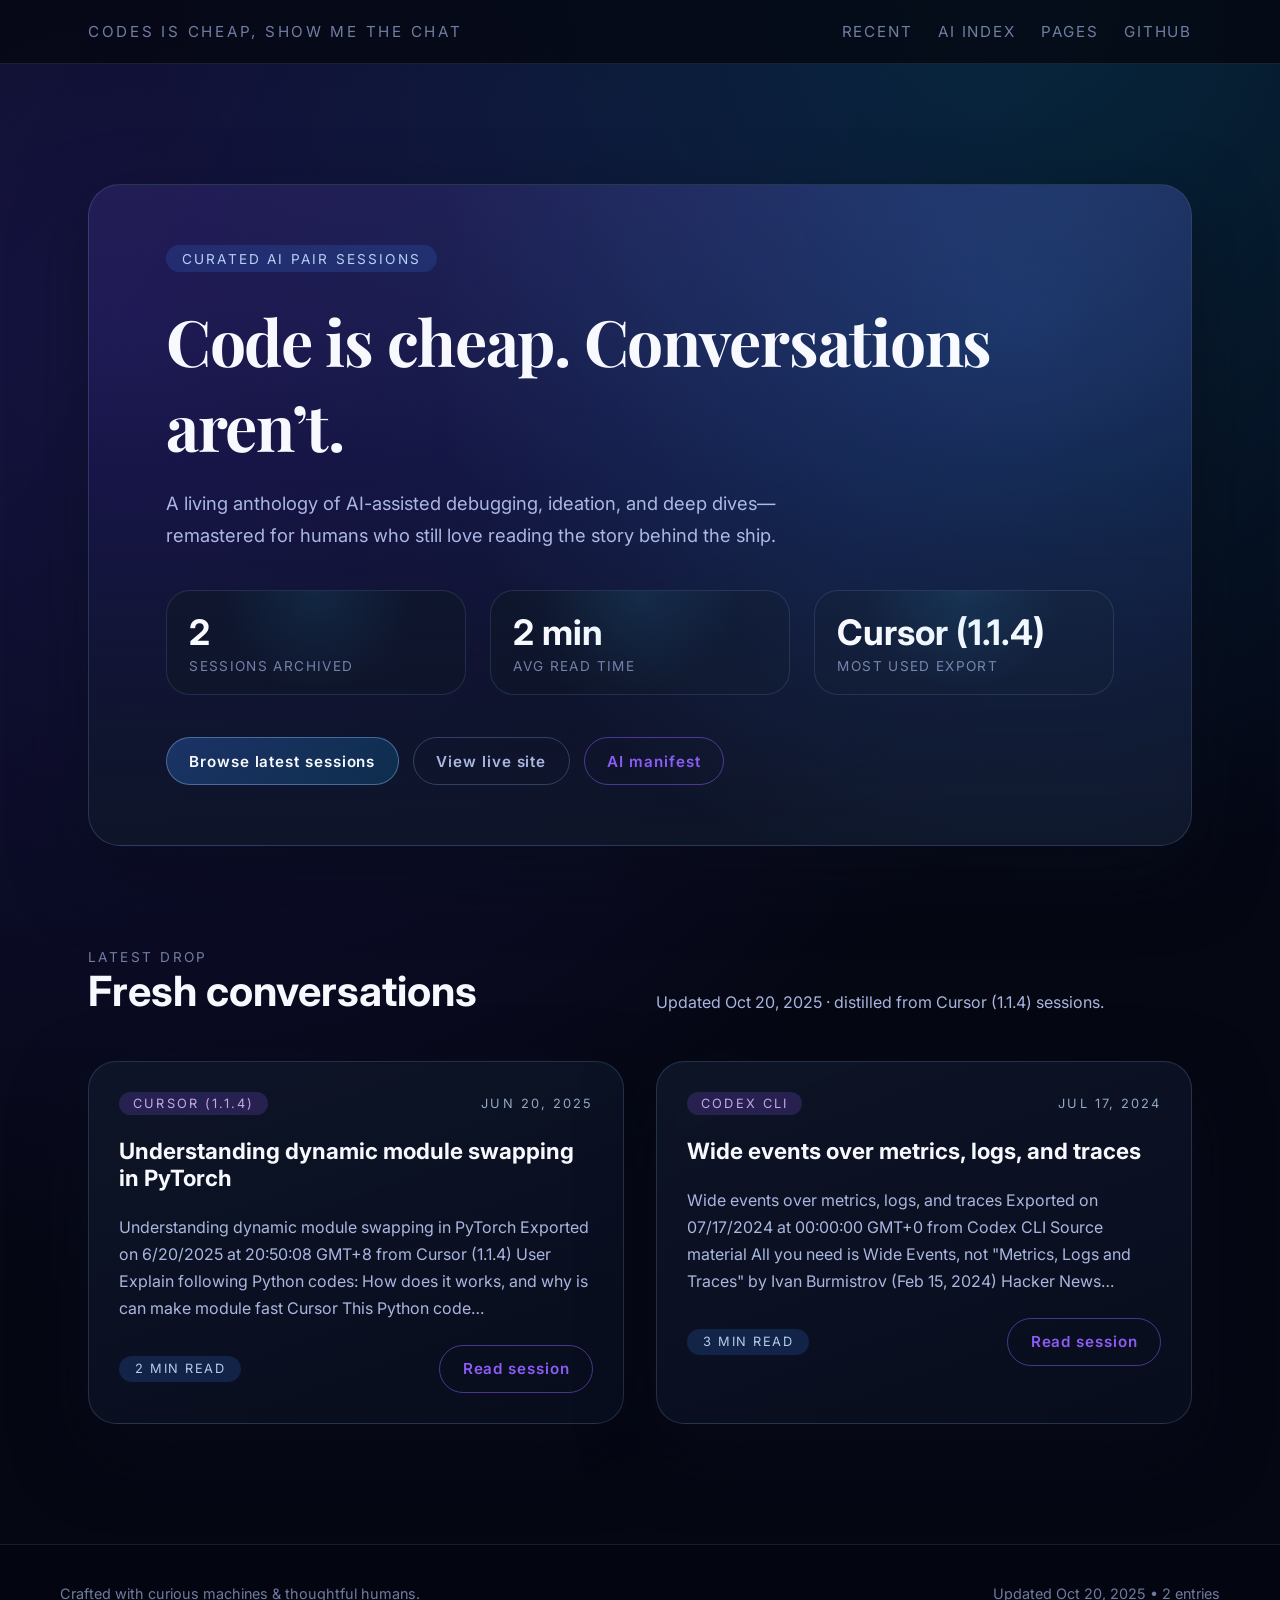
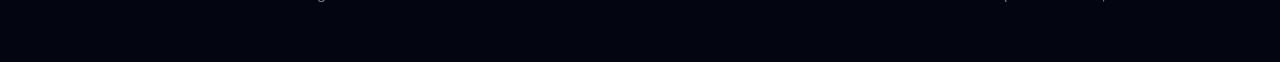
==== index.html @ 24cc6cc0 "Deploy from shonenada/codeischeapshowmethechat@22e3e5ac1404b0e42322653afdf6722785dea2ff" ====
<!DOCTYPE html>
<html lang="en">
<head>
<title>Codes is cheap, show me the chat</title>
<meta name="description" content="Explore AI-assisted coding dialogues distilled into polished, human-friendly write-ups." />
<meta charset="utf-8" />
<meta name="viewport" content="width=device-width,initial-scale=1" />
<link rel="stylesheet" href="./assets/styles.css" />
<link rel="preconnect" href="https://fonts.googleapis.com" />
<link rel="preconnect" href="https://fonts.gstatic.com" crossorigin />
<link rel="stylesheet" href="https://fonts.googleapis.com/css2?family=Inter:wght@400;500;600;700&family=JetBrains+Mono:wght@400;600&family=Playfair+Display:wght@600&display=swap" />
<script defer src="./assets/main.js"></script>
<script async src="https://www.googletagmanager.com/gtag/js?id=G-T26MRBE407"></script>
<script>
  window.dataLayer = window.dataLayer || [];
  function gtag() { dataLayer.push(arguments); }
  gtag('js', new Date());
  gtag('config', 'G-T26MRBE407');
</script>
<script type="application/ld+json">
{"@context": "https://schema.org", "@type": "CollectionPage", "name": "Codes is cheap, show me the chat", "description": "Explore AI-assisted coding dialogues distilled into polished, human-friendly write-ups.", "about": ["Understanding dynamic module swapping in PyTorch", "Wide events over metrics, logs, and traces"], "hasPart": [{"@type": "Article", "headline": "Understanding dynamic module swapping in PyTorch", "url": "posts/understanding-dynamic-module-swapping-in-pytorch.html", "datePublished": "2025-06-20T12:50:08+00:00"}, {"@type": "Article", "headline": "Wide events over metrics, logs, and traces", "url": "posts/wide-events-over-metrics-logs-and-traces.html", "datePublished": "2024-07-17T00:00:00+00:00"}]}
</script>
</head>
<body>
<div class="site-shell">
<header class="site-header">
  <div class="inner">
    <div class="site-title">Codes is cheap, show me the chat</div>
    <nav class="nav-links">
      <a href="#recent">Recent</a>
      <a href="ai-index.json">AI Index</a>
      <a href="https://codeischeapshowmethe.chat" rel="noopener">Pages</a>
      <a href="https://github.com/shonenada" rel="noopener">GitHub</a>
    </nav>
  </div>
</header>
<main>
  <section class="hero">
    <div class="hero-inner">
      <span class="hero-kicker">Curated AI pair sessions</span>
      <h1>Code is cheap. Conversations aren’t.</h1>
      <p class="hero-subtitle">A living anthology of AI-assisted debugging, ideation, and deep dives—remastered for humans who still love reading the story behind the ship.</p>
      <div class="hero-grid">
        <div class="stat-card">
          <span class="stat-value">2</span>
          <span class="stat-label">Sessions archived</span>
        </div>
        <div class="stat-card">
          <span class="stat-value">2 min</span>
          <span class="stat-label">Avg read time</span>
        </div>
        <div class="stat-card">
          <span class="stat-value">Cursor (1.1.4)</span>
          <span class="stat-label">Most used export</span>
        </div>
      </div>
      <div class="hero-cta">
        <a class="button" href="#recent">Browse latest sessions</a>
        <a class="button secondary" href="https://codeischeapshowmethe.chat" rel="noopener">View live site</a>
        <a class="button ghost" href="ai-index.json" rel="nofollow">AI manifest</a>
      </div>
    </div>
  </section>
  <section class="latest" id="recent">
    <div class="section-heading">
      <div>
        <span class="eyebrow">Latest drop</span>
        <h2>Fresh conversations</h2>
      </div>
      <p>Updated Oct 20, 2025 · distilled from Cursor (1.1.4) sessions.</p>
    </div>
    <div class="feed-grid">
<article class="post-card">
  <div class="post-card__meta"><span class="post-card__badge">Cursor (1.1.4)</span><span class="post-card__date">Jun 20, 2025</span></div>
  <h2 class="post-card__title"><a href="https://codeischeapshowmethe.chat/posts/understanding-dynamic-module-swapping-in-pytorch.html">Understanding dynamic module swapping in PyTorch</a></h2>
  <p class="post-card__excerpt">Understanding dynamic module swapping in PyTorch Exported on 6/20/2025 at 20:50:08 GMT+8 from Cursor (1.1.4) User Explain following Python codes: How does it works, and why is can make module fast Cursor This Python code…</p>
  <div class="post-card__footer">
    <span class="chip" data-word-count="367"></span>
    <a class="button ghost" href="https://codeischeapshowmethe.chat/posts/understanding-dynamic-module-swapping-in-pytorch.html">Read session</a>
  </div>
</article>
<article class="post-card">
  <div class="post-card__meta"><span class="post-card__badge">Codex CLI</span><span class="post-card__date">Jul 17, 2024</span></div>
  <h2 class="post-card__title"><a href="https://codeischeapshowmethe.chat/posts/wide-events-over-metrics-logs-and-traces.html">Wide events over metrics, logs, and traces</a></h2>
  <p class="post-card__excerpt">Wide events over metrics, logs, and traces Exported on 07/17/2024 at 00:00:00 GMT+0 from Codex CLI Source material All you need is Wide Events, not &quot;Metrics, Logs and Traces&quot; by Ivan Burmistrov (Feb 15, 2024) Hacker News…</p>
  <div class="post-card__footer">
    <span class="chip" data-word-count="542"></span>
    <a class="button ghost" href="https://codeischeapshowmethe.chat/posts/wide-events-over-metrics-logs-and-traces.html">Read session</a>
  </div>
</article>
    </div>
  </section>
</main>
<footer class="site-footer">
  <div class="inner">
    <span>Crafted with curious machines &amp; thoughtful humans.</span>
    <span>Updated Oct 20, 2025 • 2 entries</span>
  </div>
</footer>
</div>
</body>
</html>
---- assets/styles.css ----
:root {
  color-scheme: dark;
  --bg-primary: #050713;
  --bg-secondary: #0c1024;
  --bg-hero: linear-gradient(180deg, rgba(132, 94, 247, 0.14) 0%, rgba(79, 70, 229, 0.08) 45%, rgba(15, 23, 42, 0.9) 100%);
  --bg-card: linear-gradient(160deg, rgba(15, 23, 42, 0.85) 0%, rgba(9, 14, 30, 0.92) 100%);
  --bg-card-hover: linear-gradient(150deg, rgba(37, 99, 235, 0.35) 0%, rgba(12, 74, 110, 0.4) 65%, rgba(15, 23, 42, 0.95) 100%);
  --bg-post: rgba(7, 10, 24, 0.88);
  --text-primary: #f7f9ff;
  --text-secondary: rgba(196, 210, 255, 0.86);
  --text-muted: rgba(158, 174, 219, 0.7);
  --accent: #8b5cf6;
  --accent-strong: #38bdf8;
  --border-faint: rgba(148, 163, 184, 0.15);
  --shadow-soft: 0 28px 70px rgba(9, 12, 28, 0.55);
  --font-sans: "Inter", "Segoe UI", system-ui, -apple-system, sans-serif;
  --font-display: "Playfair Display", "Times New Roman", serif;
  --font-mono: "JetBrains Mono", "Fira Code", ui-monospace, SFMono-Regular, Menlo, monospace;
}

* {
  box-sizing: border-box;
}

html, body {
  margin: 0;
  padding: 0;
}

body {
  font-family: var(--font-sans);
  background: radial-gradient(circle at 10% 20%, rgba(67, 56, 202, 0.25), transparent 55%),
    radial-gradient(circle at 80% 0%, rgba(14, 165, 233, 0.2), transparent 45%),
    var(--bg-primary);
  color: var(--text-secondary);
  min-height: 100vh;
  -webkit-font-smoothing: antialiased;
  position: relative;
  overflow-x: hidden;
}

body::before {
  content: "";
  position: fixed;
  inset: 0;
  pointer-events: none;
  background:
    linear-gradient(120deg, rgba(255, 255, 255, 0.08) 0%, transparent 22%, transparent 78%, rgba(148, 197, 255, 0.06) 100%),
    url('data:image/svg+xml,%3Csvg width="160" height="160" viewBox="0 0 160 160" fill="none" xmlns="http://www.w3.org/2000/svg"%3E%3Cpath d="M0 159.5L159.5 0.5" stroke="rgba(148, 163, 184, 0.06)"/%3E%3C/svg%3E') repeat;
  mix-blend-mode: soft-light;
  opacity: 0.7;
  z-index: 0;
}

a {
  color: inherit;
  text-decoration: none;
}

a:hover {
  color: var(--accent-strong);
}

.site-shell {
  position: relative;
  z-index: 1;
  display: flex;
  flex-direction: column;
  min-height: 100vh;
}

.site-header {
  position: sticky;
  top: 0;
  z-index: 20;
  backdrop-filter: blur(28px);
  background: rgba(4, 7, 16, 0.78);
  border-bottom: 1px solid var(--border-faint);
}

.site-header .inner {
  max-width: 1160px;
  margin: 0 auto;
  padding: 22px 28px;
  display: flex;
  align-items: center;
  justify-content: space-between;
}

.site-title {
  font-size: 0.95rem;
  letter-spacing: 0.18em;
  text-transform: uppercase;
  color: var(--text-muted);
}

.nav-links {
  display: inline-flex;
  gap: 1.6rem;
  align-items: center;
  font-size: 0.95rem;
  text-transform: uppercase;
  letter-spacing: 0.12em;
}

.nav-links a {
  color: var(--text-muted);
  transition: color 0.2s ease, transform 0.2s ease;
}

.nav-links a:hover {
  color: var(--text-primary);
  transform: translateY(-1px);
}

main {
  flex: 1;
}

.hero {
  max-width: 1160px;
  margin: 0 auto;
  padding: 120px 28px 80px;
}

.hero-inner {
  background: var(--bg-hero);
  border: 1px solid rgba(148, 197, 255, 0.18);
  border-radius: 32px;
  padding: 60px clamp(24px, 6vw, 80px);
  position: relative;
  overflow: hidden;
  box-shadow: var(--shadow-soft);
}

.hero-inner::after {
  content: "";
  position: absolute;
  inset: 0;
  background: radial-gradient(circle at 85% 20%, rgba(59, 130, 246, 0.35), transparent 55%);
  mix-blend-mode: screen;
  opacity: 0.6;
  pointer-events: none;
}

.hero-kicker {
  display: inline-flex;
  align-items: center;
  gap: 0.6rem;
  padding: 0.35rem 1rem;
  border-radius: 999px;
  background: rgba(59, 130, 246, 0.18);
  color: rgba(191, 219, 254, 0.95);
  font-size: 0.85rem;
  letter-spacing: 0.16em;
  text-transform: uppercase;
}

.hero h1 {
  font-family: var(--font-display);
  font-size: clamp(3rem, 5vw, 4.2rem);
  color: var(--text-primary);
  letter-spacing: -0.02em;
  margin: 1.6rem 0 1.2rem;
}

.hero-subtitle {
  font-size: 1.15rem;
  line-height: 1.75;
  max-width: 640px;
  color: var(--text-secondary);
  margin: 0 0 2.4rem;
}

.hero-grid {
  display: grid;
  grid-template-columns: repeat(auto-fit, minmax(180px, 1fr));
  gap: 1.5rem;
  margin-bottom: 2.6rem;
}

.stat-card {
  padding: 1.25rem 1.4rem;
  border-radius: 24px;
  background: rgba(15, 23, 42, 0.7);
  border: 1px solid rgba(148, 197, 255, 0.14);
  position: relative;
  overflow: hidden;
}

.stat-card::after {
  content: "";
  position: absolute;
  inset: 0;
  background: radial-gradient(circle at top, rgba(56, 189, 248, 0.3), transparent 55%);
  opacity: 0.35;
  pointer-events: none;
}

.stat-value {
  display: block;
  font-size: 2.2rem;
  font-weight: 700;
  color: var(--text-primary);
}

.stat-label {
  display: block;
  font-size: 0.85rem;
  letter-spacing: 0.1em;
  text-transform: uppercase;
  color: var(--text-muted);
  margin-top: 0.35rem;
}

.hero-cta {
  display: flex;
  flex-wrap: wrap;
  gap: 0.9rem;
}

.button {
  display: inline-flex;
  align-items: center;
  justify-content: center;
  gap: 0.6rem;
  padding: 0.85rem 1.4rem;
  border-radius: 999px;
  border: 1px solid rgba(148, 197, 255, 0.4);
  font-weight: 600;
  font-size: 0.95rem;
  letter-spacing: 0.06em;
  color: var(--text-primary);
  background: linear-gradient(135deg, rgba(59, 130, 246, 0.28), rgba(14, 165, 233, 0.18));
  transition: transform 0.2s ease, box-shadow 0.2s ease, border 0.2s ease;
}

.button.secondary {
  background: transparent;
  border-color: rgba(148, 197, 255, 0.25);
  color: var(--text-secondary);
}

.button.ghost {
  background: transparent;
  border-color: rgba(139, 92, 246, 0.5);
  color: var(--accent);
}

.button:hover {
  transform: translateY(-2px);
  box-shadow: 0 18px 45px rgba(56, 189, 248, 0.35);
}

.latest {
  max-width: 1160px;
  margin: 0 auto;
  padding: 20px 28px 120px;
}

.section-heading {
  display: grid;
  grid-template-columns: repeat(auto-fit, minmax(240px, 1fr));
  gap: 2rem;
  align-items: end;
  margin-bottom: 2.8rem;
}

.section-heading .eyebrow {
  text-transform: uppercase;
  letter-spacing: 0.18em;
  color: var(--text-muted);
  font-size: 0.85rem;
}

.section-heading h2 {
  font-size: clamp(2.1rem, 4vw, 2.6rem);
  color: var(--text-primary);
  margin: 0;
}

.section-heading p {
  margin: 0;
  line-height: 1.7;
  color: var(--text-secondary);
}

.feed-grid {
  display: grid;
  grid-template-columns: repeat(auto-fit, minmax(280px, 1fr));
  gap: 32px;
}

.post-card {
  position: relative;
  padding: 30px;
  border-radius: 28px;
  background: var(--bg-card);
  border: 1px solid rgba(148, 197, 255, 0.18);
  box-shadow: var(--shadow-soft);
  transition: transform 0.25s ease, border-color 0.25s ease, background 0.25s ease;
  display: flex;
  flex-direction: column;
  gap: 1.4rem;
}

.post-card::before {
  content: "";
  position: absolute;
  inset: 0;
  border-radius: inherit;
  background: linear-gradient(160deg, rgba(56, 189, 248, 0.35), rgba(139, 92, 246, 0.2));
  filter: blur(40px);
  opacity: 0;
  transition: opacity 0.35s ease;
  pointer-events: none;
}

.post-card:hover {
  transform: translateY(-8px);
  border-color: rgba(139, 92, 246, 0.55);
  background: var(--bg-card-hover);
}

.post-card:hover::before {
  opacity: 0.6;
}

.post-card__meta {
  display: flex;
  justify-content: space-between;
  align-items: center;
  font-size: 0.8rem;
  letter-spacing: 0.16em;
  text-transform: uppercase;
  color: var(--text-muted);
}

.post-card__badge {
  padding: 0.25rem 0.9rem;
  border-radius: 999px;
  background: rgba(139, 92, 246, 0.2);
  color: rgba(216, 180, 254, 0.9);
}

.post-card__date {
  color: rgba(191, 219, 254, 0.75);
}

.post-card__title {
  font-size: 1.4rem;
  margin: 0;
  color: var(--text-primary);
}

.post-card__title a {
  color: inherit;
}

.post-card__excerpt {
  margin: 0;
  line-height: 1.7;
  color: var(--text-secondary);
}

.post-card__footer {
  display: flex;
  justify-content: space-between;
  align-items: center;
  gap: 1rem;
}

.chip {
  display: inline-flex;
  align-items: center;
  justify-content: center;
  padding: 0.35rem 1rem;
  border-radius: 999px;
  background: rgba(59, 130, 246, 0.18);
  color: rgba(191, 219, 254, 0.92);
  font-size: 0.8rem;
  letter-spacing: 0.12em;
  text-transform: uppercase;
}

.site-footer {
  padding: 40px 28px 60px;
  border-top: 1px solid var(--border-faint);
  background: rgba(4, 7, 18, 0.85);
}

.site-footer .inner {
  max-width: 1160px;
  margin: 0 auto;
  display: flex;
  justify-content: space-between;
  flex-wrap: wrap;
  gap: 1.2rem;
  color: var(--text-muted);
  font-size: 0.9rem;
}

.post-page main {
  max-width: 940px;
  margin: 0 auto;
  padding: 140px 28px 160px;
}

.post-page article {
  background: var(--bg-post);
  border: 1px solid rgba(148, 197, 255, 0.18);
  border-radius: 32px;
  padding: clamp(36px, 4vw, 64px);
  box-shadow: var(--shadow-soft);
}

.post-page h1 {
  font-family: var(--font-display);
  font-size: clamp(2.6rem, 4vw, 3.4rem);
  margin-bottom: 1rem;
  color: var(--text-primary);
}

.post-page .meta {
  display: flex;
  flex-wrap: wrap;
  gap: 0.8rem;
  margin-bottom: 2.5rem;
}

.post-badge {
  display: inline-flex;
  align-items: center;
  gap: 0.4rem;
  padding: 0.45rem 1.1rem;
  border-radius: 999px;
  background: rgba(139, 92, 246, 0.32);
  color: rgba(233, 213, 255, 0.92);
  font-size: 0.82rem;
  letter-spacing: 0.18em;
  text-transform: uppercase;
}

.meta-chip {
  display: inline-flex;
  align-items: center;
  gap: 0.4rem;
  padding: 0.4rem 1rem;
  border-radius: 999px;
  background: rgba(79, 70, 229, 0.24);
  color: rgba(196, 210, 255, 0.9);
  font-size: 0.8rem;
  letter-spacing: 0.12em;
  text-transform: uppercase;
}

.post-body h2,
.post-body h3,
.post-body h4 {
  color: var(--text-primary);
  margin: 2.8rem 0 1.4rem;
  font-weight: 600;
}

.post-body p {
  line-height: 1.85;
  font-size: 1.05rem;
  color: var(--text-secondary);
  margin: 1.2rem 0;
}

.post-body strong {
  color: var(--text-primary);
}

.post-body em {
  color: var(--text-muted);
}

.post-body ul,
.post-body ol {
  margin: 1.8rem 0;
  padding-left: 1.6rem;
  color: var(--text-secondary);
}

.post-body li {
  margin-bottom: 0.6rem;
  line-height: 1.7;
}

.post-body pre {
  background: radial-gradient(circle at 0% 0%, rgba(56, 189, 248, 0.18), rgba(12, 20, 36, 0.95));
  border-radius: 22px;
  padding: 28px;
  overflow: auto;
  font-family: var(--font-mono);
  font-size: 0.95rem;
  line-height: 1.6;
  border: 1px solid rgba(56, 189, 248, 0.28);
  box-shadow: inset 0 0 0 1px rgba(8, 47, 73, 0.35);
}

.post-body code {
  background: rgba(15, 23, 42, 0.8);
  border-radius: 8px;
  padding: 0.15rem 0.4rem;
  font-family: var(--font-mono);
  color: rgba(125, 211, 252, 0.95);
}

.post-body blockquote {
  margin: 2.2rem 0;
  padding: 1.6rem 2rem;
  border-left: 3px solid rgba(56, 189, 248, 0.45);
  background: rgba(15, 23, 42, 0.6);
  border-radius: 18px;
  color: rgba(219, 234, 254, 0.9);
  font-style: italic;
}

.post-body hr {
  border: none;
  height: 1px;
  background: rgba(148, 197, 255, 0.18);
  margin: 3rem 0;
}

@media (max-width: 900px) {
  .hero-inner {
    padding: 48px 28px;
  }

  .hero-grid {
    grid-template-columns: repeat(auto-fit, minmax(160px, 1fr));
  }
}

@media (max-width: 700px) {
  .site-header .inner {
    flex-direction: column;
    align-items: flex-start;
    gap: 0.9rem;
  }

  .nav-links {
    gap: 1rem;
    font-size: 0.8rem;
  }

  .hero {
    padding-top: 100px;
  }

  .section-heading {
    grid-template-columns: 1fr;
  }

  .post-page article {
    padding: 28px;
  }

  .hero-cta {
    width: 100%;
  }

  .button {
    width: 100%;
    text-align: center;
  }
}

@media (max-width: 540px) {
  .feed-grid {
    grid-template-columns: 1fr;
  }

  .site-footer .inner {
    flex-direction: column;
    align-items: flex-start;
  }
}
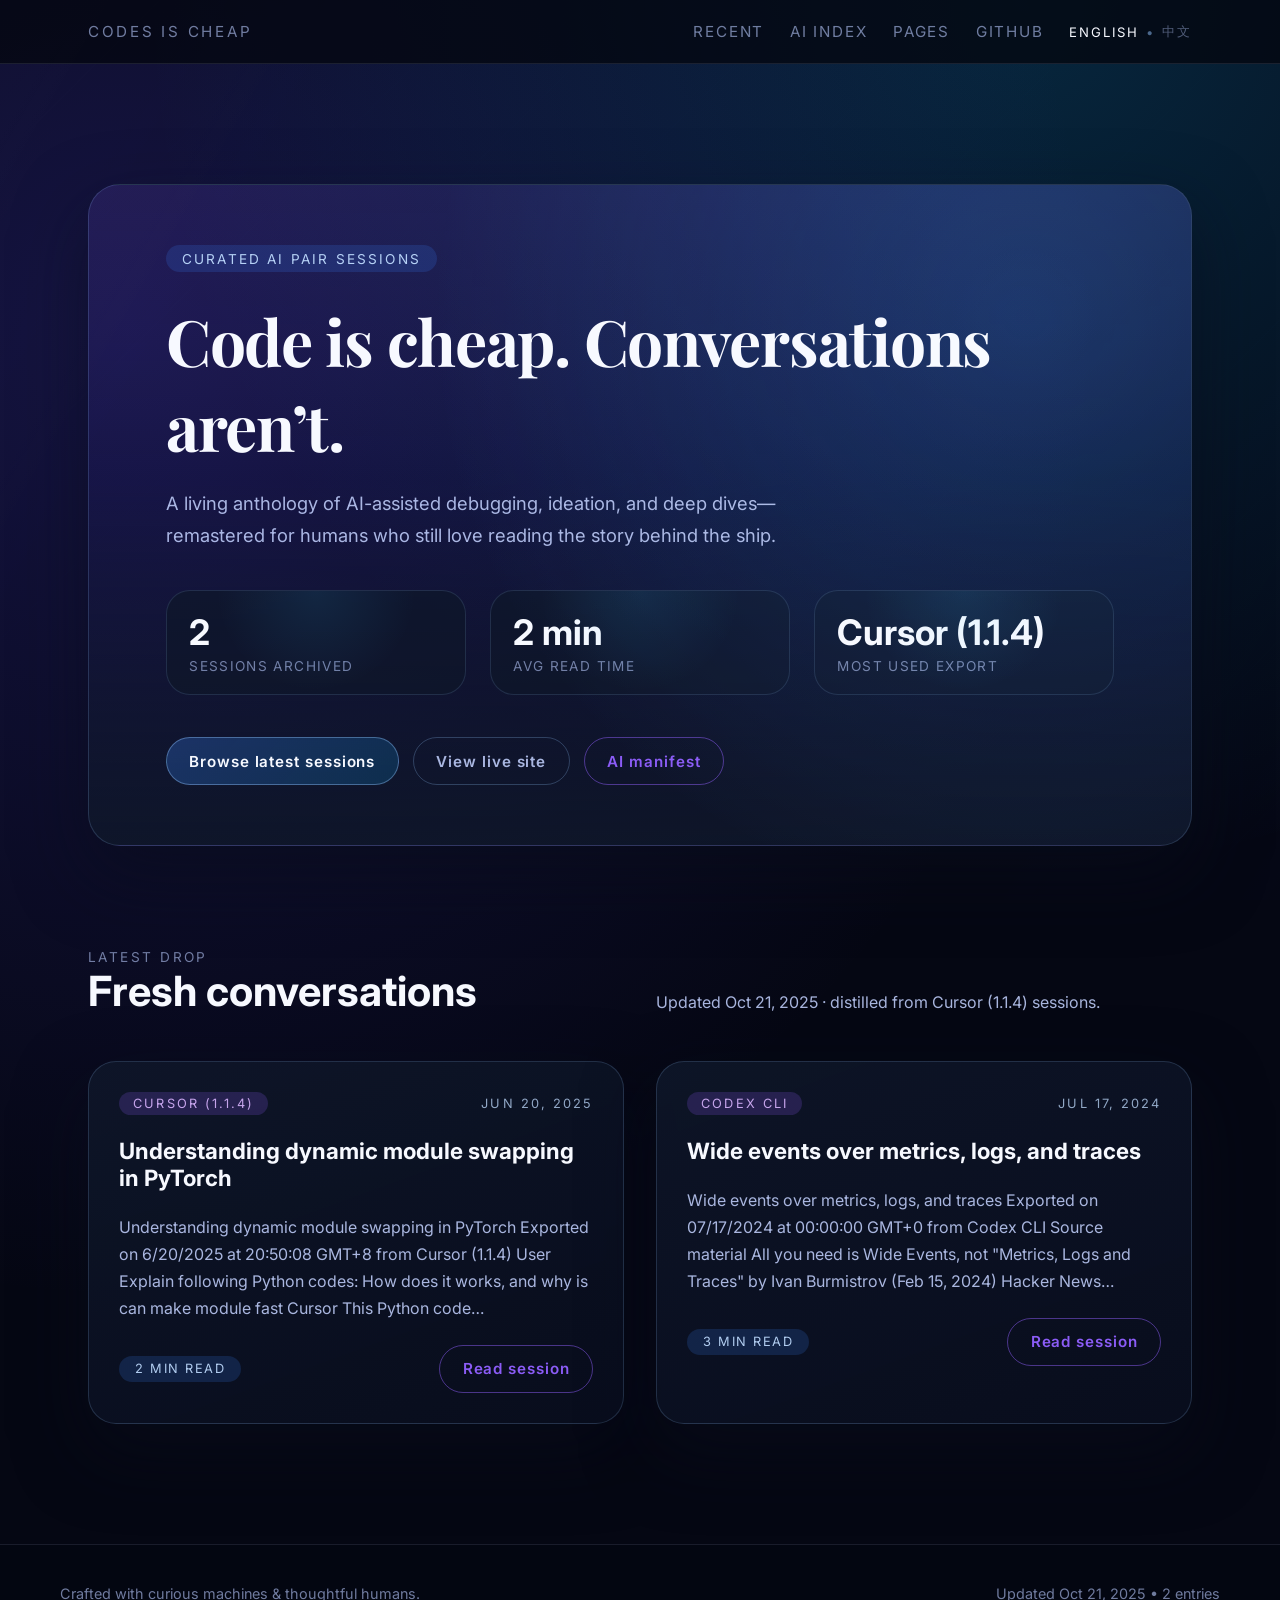
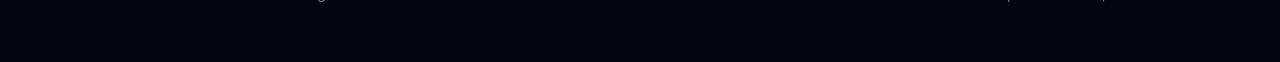
==== commit d300d6ab: "Deploy from shonenada/codeischeapshowmethechat@ae78e5f8e1fa8a304afcbdb3bcdd942a455fd3ff" ====
--- a/index.html
+++ b/index.html
@@ -1,5 +1,5 @@
 <!DOCTYPE html>
-<html lang="en">
+<html lang="en" dir="ltr">
 <head>
 <title>Codes is cheap, show me the chat</title>
 <meta name="description" content="Explore AI-assisted coding dialogues distilled into polished, human-friendly write-ups." />
@@ -18,20 +18,25 @@
   gtag('config', 'G-T26MRBE407');
 </script>
 <script type="application/ld+json">
-{"@context": "https://schema.org", "@type": "CollectionPage", "name": "Codes is cheap, show me the chat", "description": "Explore AI-assisted coding dialogues distilled into polished, human-friendly write-ups.", "about": ["Understanding dynamic module swapping in PyTorch", "Wide events over metrics, logs, and traces"], "hasPart": [{"@type": "Article", "headline": "Understanding dynamic module swapping in PyTorch", "url": "posts/understanding-dynamic-module-swapping-in-pytorch.html", "datePublished": "2025-06-20T12:50:08+00:00"}, {"@type": "Article", "headline": "Wide events over metrics, logs, and traces", "url": "posts/wide-events-over-metrics-logs-and-traces.html", "datePublished": "2024-07-17T00:00:00+00:00"}]}
+{"@context": "https://schema.org", "@type": "CollectionPage", "name": "Codes is cheap, show me the chat", "description": "Explore AI-assisted coding dialogues distilled into polished, human-friendly write-ups.", "inLanguage": "en", "about": ["Understanding dynamic module swapping in PyTorch", "Wide events over metrics, logs, and traces"], "hasPart": [{"@type": "Article", "headline": "Understanding dynamic module swapping in PyTorch", "url": "posts/understanding-dynamic-module-swapping-in-pytorch.html", "datePublished": "2025-06-20T12:50:08+00:00"}, {"@type": "Article", "headline": "Wide events over metrics, logs, and traces", "url": "posts/wide-events-over-metrics-logs-and-traces.html", "datePublished": "2024-07-17T00:00:00+00:00"}]}
 </script>
 </head>
-<body>
+<body data-read-label="min read">
 <div class="site-shell">
 <header class="site-header">
   <div class="inner">
-    <div class="site-title">Codes is cheap, show me the chat</div>
-    <nav class="nav-links">
-      <a href="#recent">Recent</a>
-      <a href="ai-index.json">AI Index</a>
-      <a href="https://codeischeapshowmethe.chat" rel="noopener">Pages</a>
-      <a href="https://github.com/shonenada" rel="noopener">GitHub</a>
-    </nav>
+    <div class="site-title">Codes is cheap</div>
+    <div class="header-right">
+      <nav class="nav-links">
+        <a href="#recent">Recent</a>
+        <a href="ai-index.json">AI Index</a>
+        <a href="https://codeischeapshowmethe.chat" rel="noopener">Pages</a>
+        <a href="https://github.com/shonenada" rel="noopener">GitHub</a>
+      </nav>
+      <div class="lang-switch" role="navigation" aria-label="Switch language">
+        <span class="lang-option lang-current">English</span><span class="lang-divider">•</span><a class="lang-option" href="zh/index.html">中文</a>
+      </div>
+    </div>
   </div>
 </header>
 <main>
@@ -67,25 +72,25 @@
         <span class="eyebrow">Latest drop</span>
         <h2>Fresh conversations</h2>
       </div>
-      <p>Updated Oct 20, 2025 · distilled from Cursor (1.1.4) sessions.</p>
+      <p>Updated Oct 21, 2025 · distilled from Cursor (1.1.4) sessions.</p>
     </div>
     <div class="feed-grid">
 <article class="post-card">
   <div class="post-card__meta"><span class="post-card__badge">Cursor (1.1.4)</span><span class="post-card__date">Jun 20, 2025</span></div>
-  <h2 class="post-card__title"><a href="https://codeischeapshowmethe.chat/posts/understanding-dynamic-module-swapping-in-pytorch.html">Understanding dynamic module swapping in PyTorch</a></h2>
+  <h2 class="post-card__title"><a href="posts/understanding-dynamic-module-swapping-in-pytorch.html">Understanding dynamic module swapping in PyTorch</a></h2>
   <p class="post-card__excerpt">Understanding dynamic module swapping in PyTorch Exported on 6/20/2025 at 20:50:08 GMT+8 from Cursor (1.1.4) User Explain following Python codes: How does it works, and why is can make module fast Cursor This Python code…</p>
   <div class="post-card__footer">
     <span class="chip" data-word-count="367"></span>
-    <a class="button ghost" href="https://codeischeapshowmethe.chat/posts/understanding-dynamic-module-swapping-in-pytorch.html">Read session</a>
+    <a class="button ghost" href="posts/understanding-dynamic-module-swapping-in-pytorch.html">Read session</a>
   </div>
 </article>
 <article class="post-card">
   <div class="post-card__meta"><span class="post-card__badge">Codex CLI</span><span class="post-card__date">Jul 17, 2024</span></div>
-  <h2 class="post-card__title"><a href="https://codeischeapshowmethe.chat/posts/wide-events-over-metrics-logs-and-traces.html">Wide events over metrics, logs, and traces</a></h2>
+  <h2 class="post-card__title"><a href="posts/wide-events-over-metrics-logs-and-traces.html">Wide events over metrics, logs, and traces</a></h2>
   <p class="post-card__excerpt">Wide events over metrics, logs, and traces Exported on 07/17/2024 at 00:00:00 GMT+0 from Codex CLI Source material All you need is Wide Events, not &quot;Metrics, Logs and Traces&quot; by Ivan Burmistrov (Feb 15, 2024) Hacker News…</p>
   <div class="post-card__footer">
     <span class="chip" data-word-count="542"></span>
-    <a class="button ghost" href="https://codeischeapshowmethe.chat/posts/wide-events-over-metrics-logs-and-traces.html">Read session</a>
+    <a class="button ghost" href="posts/wide-events-over-metrics-logs-and-traces.html">Read session</a>
   </div>
 </article>
     </div>
@@ -93,8 +98,8 @@
 </main>
 <footer class="site-footer">
   <div class="inner">
-    <span>Crafted with curious machines &amp; thoughtful humans.</span>
-    <span>Updated Oct 20, 2025 • 2 entries</span>
+    <span>Crafted with curious machines & thoughtful humans.</span>
+    <span>Updated Oct 21, 2025 • 2 entries</span>
   </div>
 </footer>
 </div>
--- a/assets/styles.css
+++ b/assets/styles.css
@@ -87,6 +87,12 @@
   justify-content: space-between;
 }
 
+.header-right {
+  display: inline-flex;
+  align-items: center;
+  gap: 1.6rem;
+}
+
 .site-title {
   font-size: 0.95rem;
   letter-spacing: 0.18em;
@@ -111,6 +117,36 @@
 .nav-links a:hover {
   color: var(--text-primary);
   transform: translateY(-1px);
+}
+
+.lang-switch {
+  display: inline-flex;
+  align-items: center;
+  gap: 0.45rem;
+  font-size: 0.82rem;
+  letter-spacing: 0.14em;
+  text-transform: uppercase;
+  color: var(--text-muted);
+}
+
+.lang-option {
+  color: inherit;
+  opacity: 0.7;
+  transition: color 0.2s ease, opacity 0.2s ease;
+}
+
+.lang-option:hover {
+  color: var(--text-primary);
+  opacity: 1;
+}
+
+.lang-option.lang-current {
+  color: var(--text-primary);
+  opacity: 1;
+}
+
+.lang-divider {
+  color: rgba(148, 197, 255, 0.5);
 }
 
 main {
@@ -543,6 +579,12 @@
     gap: 0.9rem;
   }
 
+  .header-right {
+    flex-direction: column;
+    align-items: flex-start;
+    gap: 0.6rem;
+  }
+
   .nav-links {
     gap: 1rem;
     font-size: 0.8rem;
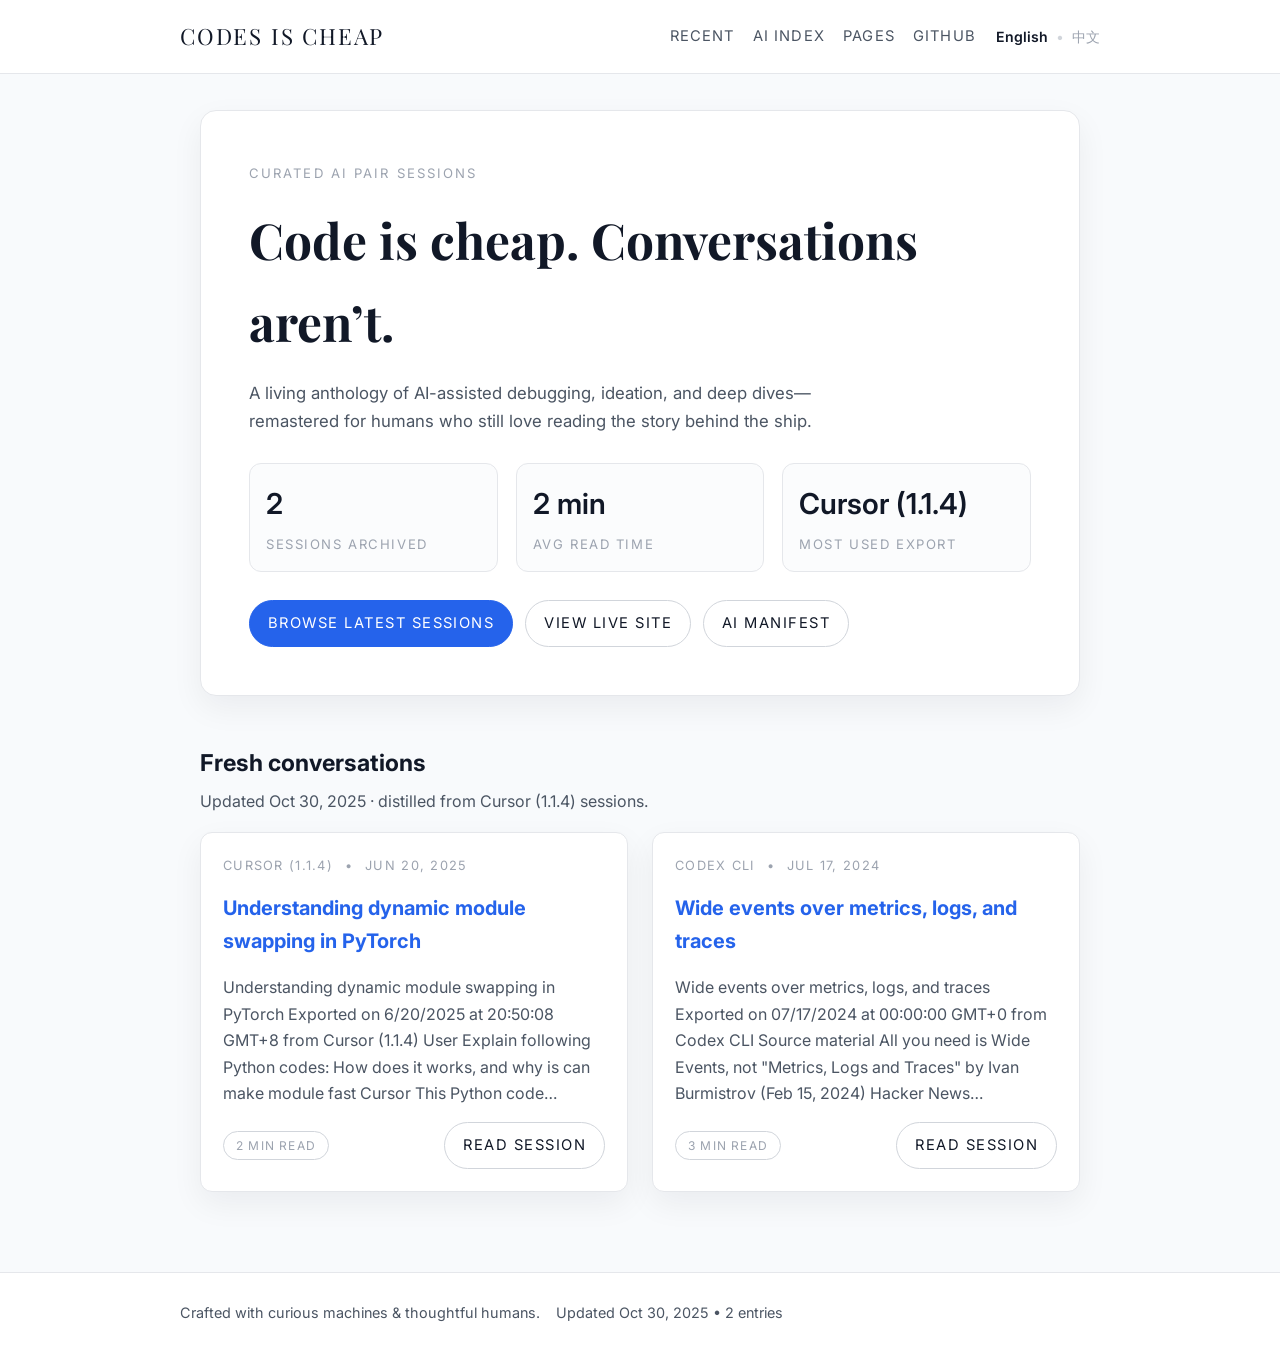
==== commit 18111d58: "Deploy from shonenada/codeischeapshowmethechat@c5ee91f62fe5e0af007d4d8dfdf07c74a0fdb255" ====
--- a/index.html
+++ b/index.html
@@ -22,86 +22,85 @@
 </script>
 </head>
 <body data-read-label="min read">
-<div class="site-shell">
-<header class="site-header">
-  <div class="inner">
-    <div class="site-title">Codes is cheap</div>
-    <div class="header-right">
-      <nav class="nav-links">
-        <a href="#recent">Recent</a>
-        <a href="ai-index.json">AI Index</a>
-        <a href="https://codeischeapshowmethe.chat" rel="noopener">Pages</a>
-        <a href="https://github.com/shonenada" rel="noopener">GitHub</a>
-      </nav>
-      <div class="lang-switch" role="navigation" aria-label="Switch language">
-        <span class="lang-option lang-current">English</span><span class="lang-divider">•</span><a class="lang-option" href="zh/index.html">中文</a>
+<div class="page-shell">
+  <header class="site-header">
+    <div class="container inner">
+      <div class="brand">Codes is cheap</div>
+      <div class="header-right">
+        <nav class="site-nav">
+          <a href="#recent">Recent</a>
+          <a href="ai-index.json">AI Index</a>
+          <a href="https://codeischeapshowmethe.chat" rel="noopener">Pages</a>
+          <a href="https://github.com/shonenada" rel="noopener">GitHub</a>
+        </nav>
+        <div class="lang-switch" role="navigation" aria-label="Switch language">
+          <span class="lang-option lang-current">English</span><span class="lang-divider">•</span><a class="lang-option" href="zh/index.html">中文</a>
+        </div>
       </div>
     </div>
-  </div>
-</header>
-<main>
-  <section class="hero">
-    <div class="hero-inner">
-      <span class="hero-kicker">Curated AI pair sessions</span>
-      <h1>Code is cheap. Conversations aren’t.</h1>
-      <p class="hero-subtitle">A living anthology of AI-assisted debugging, ideation, and deep dives—remastered for humans who still love reading the story behind the ship.</p>
-      <div class="hero-grid">
-        <div class="stat-card">
-          <span class="stat-value">2</span>
-          <span class="stat-label">Sessions archived</span>
+  </header>
+  <main>
+    <div class="container">
+      <section class="hero">
+        <div class="hero-body">
+          <span class="hero-kicker">Curated AI pair sessions</span>
+          <h1>Code is cheap. Conversations aren’t.</h1>
+          <p class="hero-subtitle">A living anthology of AI-assisted debugging, ideation, and deep dives—remastered for humans who still love reading the story behind the ship.</p>
+          <div class="hero-stats">
+            <div class="stat">
+              <span class="stat-value">2</span>
+              <span class="stat-label">Sessions archived</span>
+            </div>
+            <div class="stat">
+              <span class="stat-value">2 min</span>
+              <span class="stat-label">Avg read time</span>
+            </div>
+            <div class="stat">
+              <span class="stat-value">Cursor (1.1.4)</span>
+              <span class="stat-label">Most used export</span>
+            </div>
+          </div>
+          <div class="hero-cta">
+            <a class="button primary" href="#recent">Browse latest sessions</a>
+            <a class="button" href="https://codeischeapshowmethe.chat" rel="noopener">View live site</a>
+            <a class="button" href="ai-index.json" rel="nofollow">AI manifest</a>
+          </div>
         </div>
-        <div class="stat-card">
-          <span class="stat-value">2 min</span>
-          <span class="stat-label">Avg read time</span>
+      </section>
+      <section class="post-feed" id="recent">
+        <div class="feed-header">
+          <h2>Fresh conversations</h2>
+          <p class="feed-subtitle">Updated Oct 30, 2025 · distilled from Cursor (1.1.4) sessions.</p>
         </div>
-        <div class="stat-card">
-          <span class="stat-value">Cursor (1.1.4)</span>
-          <span class="stat-label">Most used export</span>
-        </div>
-      </div>
-      <div class="hero-cta">
-        <a class="button" href="#recent">Browse latest sessions</a>
-        <a class="button secondary" href="https://codeischeapshowmethe.chat" rel="noopener">View live site</a>
-        <a class="button ghost" href="ai-index.json" rel="nofollow">AI manifest</a>
-      </div>
-    </div>
-  </section>
-  <section class="latest" id="recent">
-    <div class="section-heading">
-      <div>
-        <span class="eyebrow">Latest drop</span>
-        <h2>Fresh conversations</h2>
-      </div>
-      <p>Updated Oct 21, 2025 · distilled from Cursor (1.1.4) sessions.</p>
-    </div>
-    <div class="feed-grid">
+        <div class="feed-list">
 <article class="post-card">
-  <div class="post-card__meta"><span class="post-card__badge">Cursor (1.1.4)</span><span class="post-card__date">Jun 20, 2025</span></div>
-  <h2 class="post-card__title"><a href="posts/understanding-dynamic-module-swapping-in-pytorch.html">Understanding dynamic module swapping in PyTorch</a></h2>
-  <p class="post-card__excerpt">Understanding dynamic module swapping in PyTorch Exported on 6/20/2025 at 20:50:08 GMT+8 from Cursor (1.1.4) User Explain following Python codes: How does it works, and why is can make module fast Cursor This Python code…</p>
-  <div class="post-card__footer">
+  <div class="post-meta"><span>Cursor (1.1.4)</span> • <span>Jun 20, 2025</span></div>
+  <h2 class="post-title"><a href="posts/understanding-dynamic-module-swapping-in-pytorch.html">Understanding dynamic module swapping in PyTorch</a></h2>
+  <p class="post-excerpt">Understanding dynamic module swapping in PyTorch Exported on 6/20/2025 at 20:50:08 GMT+8 from Cursor (1.1.4) User Explain following Python codes: How does it works, and why is can make module fast Cursor This Python code…</p>
+  <div class="post-footer">
     <span class="chip" data-word-count="367"></span>
-    <a class="button ghost" href="posts/understanding-dynamic-module-swapping-in-pytorch.html">Read session</a>
+    <a class="button" href="posts/understanding-dynamic-module-swapping-in-pytorch.html">Read session</a>
   </div>
 </article>
 <article class="post-card">
-  <div class="post-card__meta"><span class="post-card__badge">Codex CLI</span><span class="post-card__date">Jul 17, 2024</span></div>
-  <h2 class="post-card__title"><a href="posts/wide-events-over-metrics-logs-and-traces.html">Wide events over metrics, logs, and traces</a></h2>
-  <p class="post-card__excerpt">Wide events over metrics, logs, and traces Exported on 07/17/2024 at 00:00:00 GMT+0 from Codex CLI Source material All you need is Wide Events, not &quot;Metrics, Logs and Traces&quot; by Ivan Burmistrov (Feb 15, 2024) Hacker News…</p>
-  <div class="post-card__footer">
+  <div class="post-meta"><span>Codex CLI</span> • <span>Jul 17, 2024</span></div>
+  <h2 class="post-title"><a href="posts/wide-events-over-metrics-logs-and-traces.html">Wide events over metrics, logs, and traces</a></h2>
+  <p class="post-excerpt">Wide events over metrics, logs, and traces Exported on 07/17/2024 at 00:00:00 GMT+0 from Codex CLI Source material All you need is Wide Events, not &quot;Metrics, Logs and Traces&quot; by Ivan Burmistrov (Feb 15, 2024) Hacker News…</p>
+  <div class="post-footer">
     <span class="chip" data-word-count="542"></span>
-    <a class="button ghost" href="posts/wide-events-over-metrics-logs-and-traces.html">Read session</a>
+    <a class="button" href="posts/wide-events-over-metrics-logs-and-traces.html">Read session</a>
   </div>
 </article>
+        </div>
+      </section>
     </div>
-  </section>
-</main>
-<footer class="site-footer">
-  <div class="inner">
-    <span>Crafted with curious machines & thoughtful humans.</span>
-    <span>Updated Oct 21, 2025 • 2 entries</span>
-  </div>
-</footer>
+  </main>
+  <footer class="site-footer">
+    <div class="container inner">
+      <span>Crafted with curious machines & thoughtful humans.</span>
+      <span>Updated Oct 30, 2025 • 2 entries</span>
+    </div>
+  </footer>
 </div>
 </body>
 </html>
--- a/assets/styles.css
+++ b/assets/styles.css
@@ -1,152 +1,124 @@
 :root {
-  color-scheme: dark;
-  --bg-primary: #050713;
-  --bg-secondary: #0c1024;
-  --bg-hero: linear-gradient(180deg, rgba(132, 94, 247, 0.14) 0%, rgba(79, 70, 229, 0.08) 45%, rgba(15, 23, 42, 0.9) 100%);
-  --bg-card: linear-gradient(160deg, rgba(15, 23, 42, 0.85) 0%, rgba(9, 14, 30, 0.92) 100%);
-  --bg-card-hover: linear-gradient(150deg, rgba(37, 99, 235, 0.35) 0%, rgba(12, 74, 110, 0.4) 65%, rgba(15, 23, 42, 0.95) 100%);
-  --bg-post: rgba(7, 10, 24, 0.88);
-  --text-primary: #f7f9ff;
-  --text-secondary: rgba(196, 210, 255, 0.86);
-  --text-muted: rgba(158, 174, 219, 0.7);
-  --accent: #8b5cf6;
-  --accent-strong: #38bdf8;
-  --border-faint: rgba(148, 163, 184, 0.15);
-  --shadow-soft: 0 28px 70px rgba(9, 12, 28, 0.55);
+  color-scheme: light;
+  --page-bg: #f8fafc;
+  --panel-bg: #ffffff;
+  --text-primary: #111827;
+  --text-secondary: #4b5563;
+  --text-muted: #9ca3af;
+  --accent: #2563eb;
+  --accent-soft: rgba(37, 99, 235, 0.08);
+  --border-subtle: #e5e7eb;
+  --border-strong: #d1d5db;
+  --shadow-soft: 0 12px 32px rgba(15, 23, 42, 0.06);
   --font-sans: "Inter", "Segoe UI", system-ui, -apple-system, sans-serif;
-  --font-display: "Playfair Display", "Times New Roman", serif;
-  --font-mono: "JetBrains Mono", "Fira Code", ui-monospace, SFMono-Regular, Menlo, monospace;
+  --font-serif: "Playfair Display", "Georgia", serif;
+  --font-mono: "JetBrains Mono", ui-monospace, SFMono-Regular, Menlo, monospace;
+  --max-width: 920px;
 }
 
 * {
   box-sizing: border-box;
 }
 
-html, body {
+html,
+body {
   margin: 0;
   padding: 0;
 }
 
 body {
+  background: var(--page-bg);
+  color: var(--text-primary);
   font-family: var(--font-sans);
-  background: radial-gradient(circle at 10% 20%, rgba(67, 56, 202, 0.25), transparent 55%),
-    radial-gradient(circle at 80% 0%, rgba(14, 165, 233, 0.2), transparent 45%),
-    var(--bg-primary);
-  color: var(--text-secondary);
+  line-height: 1.65;
+  -webkit-font-smoothing: antialiased;
+}
+
+a {
+  color: var(--accent);
+  text-decoration: none;
+}
+
+a:hover {
+  text-decoration: underline;
+}
+
+.page-shell {
   min-height: 100vh;
-  -webkit-font-smoothing: antialiased;
-  position: relative;
-  overflow-x: hidden;
-}
-
-body::before {
-  content: "";
-  position: fixed;
-  inset: 0;
-  pointer-events: none;
-  background:
-    linear-gradient(120deg, rgba(255, 255, 255, 0.08) 0%, transparent 22%, transparent 78%, rgba(148, 197, 255, 0.06) 100%),
-    url('data:image/svg+xml,%3Csvg width="160" height="160" viewBox="0 0 160 160" fill="none" xmlns="http://www.w3.org/2000/svg"%3E%3Cpath d="M0 159.5L159.5 0.5" stroke="rgba(148, 163, 184, 0.06)"/%3E%3C/svg%3E') repeat;
-  mix-blend-mode: soft-light;
-  opacity: 0.7;
-  z-index: 0;
-}
-
-a {
-  color: inherit;
-  text-decoration: none;
-}
-
-a:hover {
-  color: var(--accent-strong);
-}
-
-.site-shell {
-  position: relative;
-  z-index: 1;
   display: flex;
   flex-direction: column;
-  min-height: 100vh;
+}
+
+.container {
+  width: min(100%, var(--max-width));
+  margin: 0 auto;
+  padding: 0 20px;
 }
 
 .site-header {
+  background: var(--panel-bg);
+  border-bottom: 1px solid var(--border-subtle);
   position: sticky;
   top: 0;
-  z-index: 20;
-  backdrop-filter: blur(28px);
-  background: rgba(4, 7, 16, 0.78);
-  border-bottom: 1px solid var(--border-faint);
+  z-index: 10;
 }
 
 .site-header .inner {
-  max-width: 1160px;
-  margin: 0 auto;
-  padding: 22px 28px;
   display: flex;
   align-items: center;
   justify-content: space-between;
+  padding: 18px 0;
+}
+
+.brand {
+  font-family: var(--font-serif);
+  font-size: clamp(1.1rem, 2.2vw, 1.4rem);
+  letter-spacing: 0.08em;
+  text-transform: uppercase;
 }
 
 .header-right {
   display: inline-flex;
   align-items: center;
-  gap: 1.6rem;
-}
-
-.site-title {
-  font-size: 0.95rem;
-  letter-spacing: 0.18em;
-  text-transform: uppercase;
-  color: var(--text-muted);
-}
-
-.nav-links {
-  display: inline-flex;
-  gap: 1.6rem;
-  align-items: center;
-  font-size: 0.95rem;
-  text-transform: uppercase;
-  letter-spacing: 0.12em;
-}
-
-.nav-links a {
-  color: var(--text-muted);
-  transition: color 0.2s ease, transform 0.2s ease;
-}
-
-.nav-links a:hover {
-  color: var(--text-primary);
-  transform: translateY(-1px);
+  gap: 20px;
+}
+
+.site-nav {
+  display: inline-flex;
+  align-items: center;
+  gap: 18px;
+  font-size: 0.92rem;
+  letter-spacing: 0.08em;
+  text-transform: uppercase;
+}
+
+.site-nav a {
+  color: var(--text-secondary);
+}
+
+.site-nav a:hover {
+  color: var(--accent);
 }
 
 .lang-switch {
   display: inline-flex;
   align-items: center;
-  gap: 0.45rem;
-  font-size: 0.82rem;
-  letter-spacing: 0.14em;
-  text-transform: uppercase;
+  gap: 8px;
+  font-size: 0.88rem;
   color: var(--text-muted);
 }
 
 .lang-option {
   color: inherit;
-  opacity: 0.7;
-  transition: color 0.2s ease, opacity 0.2s ease;
-}
-
-.lang-option:hover {
-  color: var(--text-primary);
-  opacity: 1;
 }
 
 .lang-option.lang-current {
   color: var(--text-primary);
-  opacity: 1;
+  font-weight: 600;
 }
 
 .lang-divider {
-  color: rgba(148, 197, 255, 0.5);
+  color: var(--border-strong);
 }
 
 main {
@@ -154,470 +126,324 @@
 }
 
 .hero {
-  max-width: 1160px;
-  margin: 0 auto;
-  padding: 120px 28px 80px;
-}
-
-.hero-inner {
-  background: var(--bg-hero);
-  border: 1px solid rgba(148, 197, 255, 0.18);
-  border-radius: 32px;
-  padding: 60px clamp(24px, 6vw, 80px);
-  position: relative;
-  overflow: hidden;
+  background: var(--panel-bg);
+  margin-top: 36px;
+  border: 1px solid var(--border-subtle);
+  border-radius: 16px;
   box-shadow: var(--shadow-soft);
 }
 
-.hero-inner::after {
-  content: "";
-  position: absolute;
-  inset: 0;
-  background: radial-gradient(circle at 85% 20%, rgba(59, 130, 246, 0.35), transparent 55%);
-  mix-blend-mode: screen;
-  opacity: 0.6;
-  pointer-events: none;
+.hero-body {
+  padding: clamp(28px, 5vw, 48px);
 }
 
 .hero-kicker {
   display: inline-flex;
   align-items: center;
-  gap: 0.6rem;
-  padding: 0.35rem 1rem;
-  border-radius: 999px;
-  background: rgba(59, 130, 246, 0.18);
-  color: rgba(191, 219, 254, 0.95);
-  font-size: 0.85rem;
+  gap: 6px;
+  font-size: 0.82rem;
+  text-transform: uppercase;
   letter-spacing: 0.16em;
-  text-transform: uppercase;
+  color: var(--text-muted);
 }
 
 .hero h1 {
-  font-family: var(--font-display);
-  font-size: clamp(3rem, 5vw, 4.2rem);
-  color: var(--text-primary);
-  letter-spacing: -0.02em;
-  margin: 1.6rem 0 1.2rem;
+  font-family: var(--font-serif);
+  font-size: clamp(2.4rem, 5vw, 3.1rem);
+  margin: 14px 0 12px;
+  color: var(--text-primary);
 }
 
 .hero-subtitle {
-  font-size: 1.15rem;
-  line-height: 1.75;
+  font-size: 1.05rem;
+  color: var(--text-secondary);
   max-width: 640px;
-  color: var(--text-secondary);
-  margin: 0 0 2.4rem;
-}
-
-.hero-grid {
+  margin-bottom: 28px;
+}
+
+.hero-stats {
   display: grid;
-  grid-template-columns: repeat(auto-fit, minmax(180px, 1fr));
-  gap: 1.5rem;
-  margin-bottom: 2.6rem;
-}
-
-.stat-card {
-  padding: 1.25rem 1.4rem;
-  border-radius: 24px;
-  background: rgba(15, 23, 42, 0.7);
-  border: 1px solid rgba(148, 197, 255, 0.14);
-  position: relative;
-  overflow: hidden;
-}
-
-.stat-card::after {
-  content: "";
-  position: absolute;
-  inset: 0;
-  background: radial-gradient(circle at top, rgba(56, 189, 248, 0.3), transparent 55%);
-  opacity: 0.35;
-  pointer-events: none;
+  grid-template-columns: repeat(auto-fit, minmax(160px, 1fr));
+  gap: 18px;
+  margin-bottom: 28px;
+}
+
+.stat {
+  padding: 16px;
+  border: 1px solid var(--border-subtle);
+  border-radius: 12px;
+  background: rgba(248, 250, 252, 0.6);
 }
 
 .stat-value {
   display: block;
-  font-size: 2.2rem;
-  font-weight: 700;
+  font-size: 1.8rem;
+  font-weight: 600;
   color: var(--text-primary);
 }
 
 .stat-label {
   display: block;
-  font-size: 0.85rem;
+  font-size: 0.82rem;
+  text-transform: uppercase;
+  letter-spacing: 0.12em;
+  color: var(--text-muted);
+  margin-top: 6px;
+}
+
+.hero-cta {
+  display: inline-flex;
+  flex-wrap: wrap;
+  gap: 12px;
+}
+
+.button {
+  display: inline-flex;
+  align-items: center;
+  gap: 6px;
+  padding: 10px 18px;
+  border-radius: 999px;
+  border: 1px solid var(--border-strong);
+  font-size: 0.92rem;
+  text-transform: uppercase;
   letter-spacing: 0.1em;
-  text-transform: uppercase;
-  color: var(--text-muted);
-  margin-top: 0.35rem;
-}
-
-.hero-cta {
+  color: var(--text-primary);
+  background: transparent;
+}
+
+.button.primary {
+  background: var(--accent);
+  border-color: var(--accent);
+  color: #fff;
+}
+
+.button:hover {
+  text-decoration: none;
+  border-color: var(--accent);
+  color: var(--accent);
+}
+
+.button.primary:hover {
+  color: #fff;
+}
+
+.post-feed {
+  margin: 48px 0 80px;
+}
+
+.feed-header {
+  margin-bottom: 18px;
+}
+
+.feed-header h2 {
+  margin: 0;
+  font-size: 1.45rem;
+}
+
+.feed-subtitle {
+  margin: 6px 0 0;
+  color: var(--text-secondary);
+}
+
+.feed-list {
+  display: grid;
+  grid-template-columns: repeat(auto-fit, minmax(260px, 1fr));
+  gap: 24px;
+}
+
+.post-card {
+  background: var(--panel-bg);
+  border: 1px solid var(--border-subtle);
+  border-radius: 12px;
+  padding: 22px;
+  display: flex;
+  flex-direction: column;
+  gap: 16px;
+  box-shadow: var(--shadow-soft);
+}
+
+.post-meta {
+  display: flex;
+  gap: 12px;
+  font-size: 0.8rem;
+  text-transform: uppercase;
+  letter-spacing: 0.1em;
+  color: var(--text-muted);
+}
+
+.post-title {
+  font-size: 1.25rem;
+  margin: 0;
+  color: var(--text-primary);
+}
+
+.post-excerpt {
+  margin: 0;
+  color: var(--text-secondary);
+}
+
+.post-footer {
+  display: flex;
+  justify-content: space-between;
+  align-items: center;
+  gap: 12px;
+}
+
+.chip {
+  display: inline-flex;
+  align-items: center;
+  padding: 4px 12px;
+  border-radius: 999px;
+  border: 1px solid var(--border-strong);
+  font-size: 0.75rem;
+  text-transform: uppercase;
+  letter-spacing: 0.1em;
+  color: var(--text-muted);
+}
+
+.site-footer {
+  border-top: 1px solid var(--border-subtle);
+  margin-top: auto;
+  background: var(--panel-bg);
+}
+
+.site-footer .inner {
+  padding: 28px 0;
   display: flex;
   flex-wrap: wrap;
-  gap: 0.9rem;
-}
-
-.button {
-  display: inline-flex;
-  align-items: center;
-  justify-content: center;
-  gap: 0.6rem;
-  padding: 0.85rem 1.4rem;
+  gap: 16px;
+  font-size: 0.9rem;
+  color: var(--text-secondary);
+}
+
+.post-layout {
+  margin: 40px 0 80px;
+}
+
+.post-article {
+  background: var(--panel-bg);
+  border: 1px solid var(--border-subtle);
+  border-radius: 16px;
+  padding: clamp(24px, 4vw, 48px);
+  box-shadow: var(--shadow-soft);
+}
+
+.post-header h1 {
+  font-family: var(--font-serif);
+  font-size: clamp(2.1rem, 4vw, 2.8rem);
+  margin: 12px 0;
+}
+
+.post-badge {
+  display: inline-flex;
+  align-items: center;
+  padding: 6px 12px;
   border-radius: 999px;
-  border: 1px solid rgba(148, 197, 255, 0.4);
-  font-weight: 600;
-  font-size: 0.95rem;
-  letter-spacing: 0.06em;
-  color: var(--text-primary);
-  background: linear-gradient(135deg, rgba(59, 130, 246, 0.28), rgba(14, 165, 233, 0.18));
-  transition: transform 0.2s ease, box-shadow 0.2s ease, border 0.2s ease;
-}
-
-.button.secondary {
-  background: transparent;
-  border-color: rgba(148, 197, 255, 0.25);
-  color: var(--text-secondary);
-}
-
-.button.ghost {
-  background: transparent;
-  border-color: rgba(139, 92, 246, 0.5);
+  background: var(--accent-soft);
   color: var(--accent);
-}
-
-.button:hover {
-  transform: translateY(-2px);
-  box-shadow: 0 18px 45px rgba(56, 189, 248, 0.35);
-}
-
-.latest {
-  max-width: 1160px;
-  margin: 0 auto;
-  padding: 20px 28px 120px;
-}
-
-.section-heading {
-  display: grid;
-  grid-template-columns: repeat(auto-fit, minmax(240px, 1fr));
-  gap: 2rem;
-  align-items: end;
-  margin-bottom: 2.8rem;
-}
-
-.section-heading .eyebrow {
-  text-transform: uppercase;
-  letter-spacing: 0.18em;
-  color: var(--text-muted);
-  font-size: 0.85rem;
-}
-
-.section-heading h2 {
-  font-size: clamp(2.1rem, 4vw, 2.6rem);
-  color: var(--text-primary);
+  font-size: 0.75rem;
+  text-transform: uppercase;
+  letter-spacing: 0.14em;
+}
+
+.meta-list {
+  display: flex;
+  flex-wrap: wrap;
+  gap: 10px;
   margin: 0;
-}
-
-.section-heading p {
-  margin: 0;
-  line-height: 1.7;
-  color: var(--text-secondary);
-}
-
-.feed-grid {
-  display: grid;
-  grid-template-columns: repeat(auto-fit, minmax(280px, 1fr));
-  gap: 32px;
-}
-
-.post-card {
-  position: relative;
-  padding: 30px;
-  border-radius: 28px;
-  background: var(--bg-card);
-  border: 1px solid rgba(148, 197, 255, 0.18);
-  box-shadow: var(--shadow-soft);
-  transition: transform 0.25s ease, border-color 0.25s ease, background 0.25s ease;
-  display: flex;
-  flex-direction: column;
-  gap: 1.4rem;
-}
-
-.post-card::before {
-  content: "";
-  position: absolute;
-  inset: 0;
-  border-radius: inherit;
-  background: linear-gradient(160deg, rgba(56, 189, 248, 0.35), rgba(139, 92, 246, 0.2));
-  filter: blur(40px);
-  opacity: 0;
-  transition: opacity 0.35s ease;
-  pointer-events: none;
-}
-
-.post-card:hover {
-  transform: translateY(-8px);
-  border-color: rgba(139, 92, 246, 0.55);
-  background: var(--bg-card-hover);
-}
-
-.post-card:hover::before {
-  opacity: 0.6;
-}
-
-.post-card__meta {
-  display: flex;
-  justify-content: space-between;
-  align-items: center;
-  font-size: 0.8rem;
-  letter-spacing: 0.16em;
-  text-transform: uppercase;
-  color: var(--text-muted);
-}
-
-.post-card__badge {
-  padding: 0.25rem 0.9rem;
+  padding: 0;
+  list-style: none;
+}
+
+.meta-chip {
+  display: inline-flex;
+  align-items: center;
+  gap: 6px;
+  padding: 6px 12px;
   border-radius: 999px;
-  background: rgba(139, 92, 246, 0.2);
-  color: rgba(216, 180, 254, 0.9);
-}
-
-.post-card__date {
-  color: rgba(191, 219, 254, 0.75);
-}
-
-.post-card__title {
-  font-size: 1.4rem;
-  margin: 0;
-  color: var(--text-primary);
-}
-
-.post-card__title a {
-  color: inherit;
-}
-
-.post-card__excerpt {
-  margin: 0;
-  line-height: 1.7;
-  color: var(--text-secondary);
-}
-
-.post-card__footer {
-  display: flex;
-  justify-content: space-between;
-  align-items: center;
-  gap: 1rem;
-}
-
-.chip {
-  display: inline-flex;
-  align-items: center;
-  justify-content: center;
-  padding: 0.35rem 1rem;
-  border-radius: 999px;
-  background: rgba(59, 130, 246, 0.18);
-  color: rgba(191, 219, 254, 0.92);
-  font-size: 0.8rem;
-  letter-spacing: 0.12em;
-  text-transform: uppercase;
-}
-
-.site-footer {
-  padding: 40px 28px 60px;
-  border-top: 1px solid var(--border-faint);
-  background: rgba(4, 7, 18, 0.85);
-}
-
-.site-footer .inner {
-  max-width: 1160px;
-  margin: 0 auto;
-  display: flex;
-  justify-content: space-between;
-  flex-wrap: wrap;
-  gap: 1.2rem;
-  color: var(--text-muted);
-  font-size: 0.9rem;
-}
-
-.post-page main {
-  max-width: 940px;
-  margin: 0 auto;
-  padding: 140px 28px 160px;
-}
-
-.post-page article {
-  background: var(--bg-post);
-  border: 1px solid rgba(148, 197, 255, 0.18);
-  border-radius: 32px;
-  padding: clamp(36px, 4vw, 64px);
-  box-shadow: var(--shadow-soft);
-}
-
-.post-page h1 {
-  font-family: var(--font-display);
-  font-size: clamp(2.6rem, 4vw, 3.4rem);
-  margin-bottom: 1rem;
-  color: var(--text-primary);
-}
-
-.post-page .meta {
-  display: flex;
-  flex-wrap: wrap;
-  gap: 0.8rem;
-  margin-bottom: 2.5rem;
-}
-
-.post-badge {
-  display: inline-flex;
-  align-items: center;
-  gap: 0.4rem;
-  padding: 0.45rem 1.1rem;
-  border-radius: 999px;
-  background: rgba(139, 92, 246, 0.32);
-  color: rgba(233, 213, 255, 0.92);
+  border: 1px solid var(--border-subtle);
+  background: var(--accent-soft);
   font-size: 0.82rem;
-  letter-spacing: 0.18em;
-  text-transform: uppercase;
-}
-
-.meta-chip {
-  display: inline-flex;
-  align-items: center;
-  gap: 0.4rem;
-  padding: 0.4rem 1rem;
-  border-radius: 999px;
-  background: rgba(79, 70, 229, 0.24);
-  color: rgba(196, 210, 255, 0.9);
-  font-size: 0.8rem;
-  letter-spacing: 0.12em;
-  text-transform: uppercase;
+  color: var(--text-secondary);
 }
 
 .post-body h2,
 .post-body h3,
 .post-body h4 {
-  color: var(--text-primary);
-  margin: 2.8rem 0 1.4rem;
-  font-weight: 600;
+  font-family: var(--font-serif);
+  margin-top: 36px;
+  margin-bottom: 12px;
+}
+
+.post-body {
+  margin-top: 24px;
 }
 
 .post-body p {
-  line-height: 1.85;
-  font-size: 1.05rem;
-  color: var(--text-secondary);
-  margin: 1.2rem 0;
-}
-
-.post-body strong {
-  color: var(--text-primary);
-}
-
-.post-body em {
-  color: var(--text-muted);
-}
-
-.post-body ul,
-.post-body ol {
-  margin: 1.8rem 0;
-  padding-left: 1.6rem;
-  color: var(--text-secondary);
-}
-
-.post-body li {
-  margin-bottom: 0.6rem;
-  line-height: 1.7;
+  margin: 16px 0;
+  color: var(--text-secondary);
 }
 
 .post-body pre {
-  background: radial-gradient(circle at 0% 0%, rgba(56, 189, 248, 0.18), rgba(12, 20, 36, 0.95));
-  border-radius: 22px;
-  padding: 28px;
+  background: #0f172a;
+  color: #e2e8f0;
+  padding: 18px;
+  border-radius: 12px;
   overflow: auto;
   font-family: var(--font-mono);
-  font-size: 0.95rem;
-  line-height: 1.6;
-  border: 1px solid rgba(56, 189, 248, 0.28);
-  box-shadow: inset 0 0 0 1px rgba(8, 47, 73, 0.35);
+  line-height: 1.55;
 }
 
 .post-body code {
-  background: rgba(15, 23, 42, 0.8);
+  background: rgba(37, 99, 235, 0.12);
+  padding: 2px 6px;
+  border-radius: 4px;
+  font-family: var(--font-mono);
+}
+
+.post-body blockquote {
+  margin: 24px 0;
+  padding: 16px 20px;
+  border-left: 3px solid var(--accent);
+  background: rgba(37, 99, 235, 0.06);
   border-radius: 8px;
-  padding: 0.15rem 0.4rem;
-  font-family: var(--font-mono);
-  color: rgba(125, 211, 252, 0.95);
-}
-
-.post-body blockquote {
-  margin: 2.2rem 0;
-  padding: 1.6rem 2rem;
-  border-left: 3px solid rgba(56, 189, 248, 0.45);
-  background: rgba(15, 23, 42, 0.6);
-  border-radius: 18px;
-  color: rgba(219, 234, 254, 0.9);
+  color: var(--text-secondary);
   font-style: italic;
 }
 
-.post-body hr {
-  border: none;
-  height: 1px;
-  background: rgba(148, 197, 255, 0.18);
-  margin: 3rem 0;
-}
-
-@media (max-width: 900px) {
-  .hero-inner {
-    padding: 48px 28px;
-  }
-
-  .hero-grid {
-    grid-template-columns: repeat(auto-fit, minmax(160px, 1fr));
-  }
-}
-
-@media (max-width: 700px) {
+.post-footer-bar {
+  margin-top: 32px;
+  padding-top: 24px;
+  border-top: 1px solid var(--border-subtle);
+  display: flex;
+  flex-wrap: wrap;
+  gap: 16px;
+  font-size: 0.9rem;
+  color: var(--text-muted);
+}
+
+.post-footer-bar a {
+  color: var(--accent);
+}
+
+@media (max-width: 720px) {
   .site-header .inner {
     flex-direction: column;
     align-items: flex-start;
-    gap: 0.9rem;
+    gap: 12px;
   }
 
   .header-right {
     flex-direction: column;
     align-items: flex-start;
-    gap: 0.6rem;
+    gap: 8px;
   }
 
-  .nav-links {
-    gap: 1rem;
-    font-size: 0.8rem;
-  }
-
-  .hero {
-    padding-top: 100px;
-  }
-
-  .section-heading {
+  .feed-list {
     grid-template-columns: 1fr;
   }
 
-  .post-page article {
-    padding: 28px;
-  }
-
-  .hero-cta {
-    width: 100%;
-  }
-
-  .button {
-    width: 100%;
-    text-align: center;
-  }
-}
-
-@media (max-width: 540px) {
-  .feed-grid {
-    grid-template-columns: 1fr;
-  }
-
-  .site-footer .inner {
+  .post-footer {
     flex-direction: column;
     align-items: flex-start;
   }
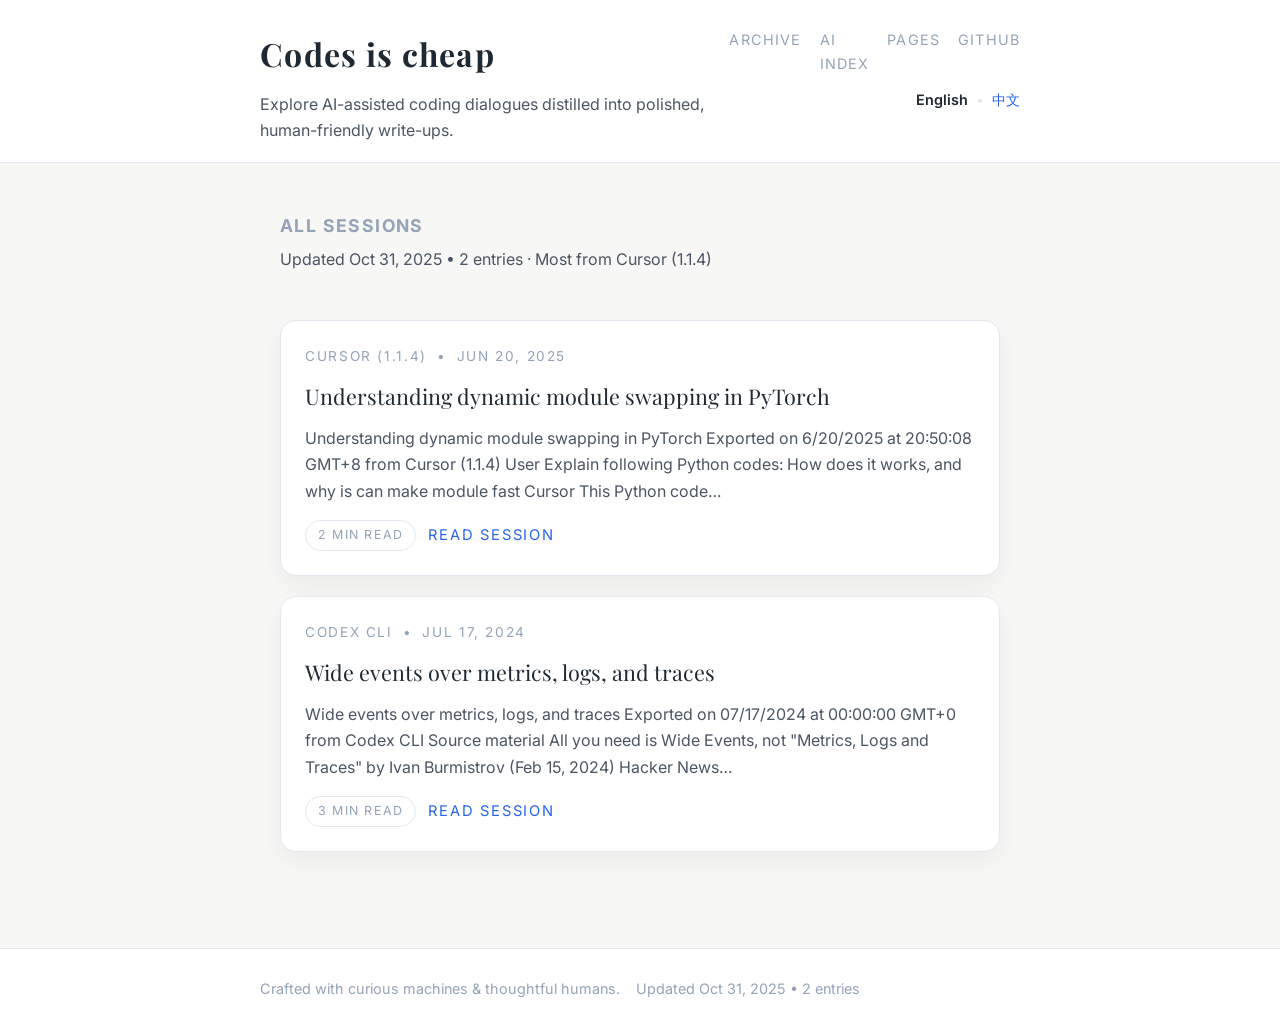
==== commit c9bc766a: "Deploy from shonenada/codeischeapshowmethechat@15738fdd318324ecb934cee02275f639e7911c42" ====
--- a/index.html
+++ b/index.html
@@ -24,11 +24,14 @@
 <body data-read-label="min read">
 <div class="page-shell">
   <header class="site-header">
-    <div class="container inner">
-      <div class="brand">Codes is cheap</div>
+    <div class="container header-block">
+      <div class="brand-block">
+        <h1 class="brand">Codes is cheap</h1>
+        <p class="tagline">Explore AI-assisted coding dialogues distilled into polished, human-friendly write-ups.</p>
+      </div>
       <div class="header-right">
         <nav class="site-nav">
-          <a href="#recent">Recent</a>
+          <a href="#recent">Archive</a>
           <a href="ai-index.json">AI Index</a>
           <a href="https://codeischeapshowmethe.chat" rel="noopener">Pages</a>
           <a href="https://github.com/shonenada" rel="noopener">GitHub</a>
@@ -41,64 +44,36 @@
   </header>
   <main>
     <div class="container">
-      <section class="hero">
-        <div class="hero-body">
-          <span class="hero-kicker">Curated AI pair sessions</span>
-          <h1>Code is cheap. Conversations aren’t.</h1>
-          <p class="hero-subtitle">A living anthology of AI-assisted debugging, ideation, and deep dives—remastered for humans who still love reading the story behind the ship.</p>
-          <div class="hero-stats">
-            <div class="stat">
-              <span class="stat-value">2</span>
-              <span class="stat-label">Sessions archived</span>
-            </div>
-            <div class="stat">
-              <span class="stat-value">2 min</span>
-              <span class="stat-label">Avg read time</span>
-            </div>
-            <div class="stat">
-              <span class="stat-value">Cursor (1.1.4)</span>
-              <span class="stat-label">Most used export</span>
-            </div>
-          </div>
-          <div class="hero-cta">
-            <a class="button primary" href="#recent">Browse latest sessions</a>
-            <a class="button" href="https://codeischeapshowmethe.chat" rel="noopener">View live site</a>
-            <a class="button" href="ai-index.json" rel="nofollow">AI manifest</a>
-          </div>
-        </div>
-      </section>
-      <section class="post-feed" id="recent">
-        <div class="feed-header">
-          <h2>Fresh conversations</h2>
-          <p class="feed-subtitle">Updated Oct 30, 2025 · distilled from Cursor (1.1.4) sessions.</p>
-        </div>
-        <div class="feed-list">
-<article class="post-card">
-  <div class="post-meta"><span>Cursor (1.1.4)</span> • <span>Jun 20, 2025</span></div>
-  <h2 class="post-title"><a href="posts/understanding-dynamic-module-swapping-in-pytorch.html">Understanding dynamic module swapping in PyTorch</a></h2>
-  <p class="post-excerpt">Understanding dynamic module swapping in PyTorch Exported on 6/20/2025 at 20:50:08 GMT+8 from Cursor (1.1.4) User Explain following Python codes: How does it works, and why is can make module fast Cursor This Python code…</p>
-  <div class="post-footer">
-    <span class="chip" data-word-count="367"></span>
-    <a class="button" href="posts/understanding-dynamic-module-swapping-in-pytorch.html">Read session</a>
+      <div class="list-intro">
+        <h2>All sessions</h2>
+        <p>Updated Oct 31, 2025 • 2 entries · Most from Cursor (1.1.4)</p>
+      </div>
+      <ul class="article-list" id="recent">
+<li class="article-item">
+  <div class="article-meta"><span>Cursor (1.1.4)</span> • <span>Jun 20, 2025</span></div>
+  <a class="article-title" href="posts/understanding-dynamic-module-swapping-in-pytorch.html">Understanding dynamic module swapping in PyTorch</a>
+  <p class="article-excerpt">Understanding dynamic module swapping in PyTorch Exported on 6/20/2025 at 20:50:08 GMT+8 from Cursor (1.1.4) User Explain following Python codes: How does it works, and why is can make module fast Cursor This Python code…</p>
+  <div class="article-footer">
+    <span class="chip" data-word-count="367">367 words</span>
+    <a class="read-link" href="posts/understanding-dynamic-module-swapping-in-pytorch.html">Read session</a>
   </div>
-</article>
-<article class="post-card">
-  <div class="post-meta"><span>Codex CLI</span> • <span>Jul 17, 2024</span></div>
-  <h2 class="post-title"><a href="posts/wide-events-over-metrics-logs-and-traces.html">Wide events over metrics, logs, and traces</a></h2>
-  <p class="post-excerpt">Wide events over metrics, logs, and traces Exported on 07/17/2024 at 00:00:00 GMT+0 from Codex CLI Source material All you need is Wide Events, not &quot;Metrics, Logs and Traces&quot; by Ivan Burmistrov (Feb 15, 2024) Hacker News…</p>
-  <div class="post-footer">
-    <span class="chip" data-word-count="542"></span>
-    <a class="button" href="posts/wide-events-over-metrics-logs-and-traces.html">Read session</a>
+</li>
+<li class="article-item">
+  <div class="article-meta"><span>Codex CLI</span> • <span>Jul 17, 2024</span></div>
+  <a class="article-title" href="posts/wide-events-over-metrics-logs-and-traces.html">Wide events over metrics, logs, and traces</a>
+  <p class="article-excerpt">Wide events over metrics, logs, and traces Exported on 07/17/2024 at 00:00:00 GMT+0 from Codex CLI Source material All you need is Wide Events, not &quot;Metrics, Logs and Traces&quot; by Ivan Burmistrov (Feb 15, 2024) Hacker News…</p>
+  <div class="article-footer">
+    <span class="chip" data-word-count="542">542 words</span>
+    <a class="read-link" href="posts/wide-events-over-metrics-logs-and-traces.html">Read session</a>
   </div>
-</article>
-        </div>
-      </section>
+</li>
+      </ul>
     </div>
   </main>
   <footer class="site-footer">
     <div class="container inner">
       <span>Crafted with curious machines & thoughtful humans.</span>
-      <span>Updated Oct 30, 2025 • 2 entries</span>
+      <span>Updated Oct 31, 2025 • 2 entries</span>
     </div>
   </footer>
 </div>
--- a/assets/styles.css
+++ b/assets/styles.css
@@ -1,19 +1,17 @@
 :root {
   color-scheme: light;
-  --page-bg: #f8fafc;
+  --page-bg: #f7f7f5;
   --panel-bg: #ffffff;
-  --text-primary: #111827;
+  --text-primary: #1f2933;
   --text-secondary: #4b5563;
-  --text-muted: #9ca3af;
+  --text-muted: #94a3b8;
   --accent: #2563eb;
-  --accent-soft: rgba(37, 99, 235, 0.08);
-  --border-subtle: #e5e7eb;
-  --border-strong: #d1d5db;
-  --shadow-soft: 0 12px 32px rgba(15, 23, 42, 0.06);
+  --border: #e2e8f0;
+  --shadow: 0 10px 28px rgba(15, 23, 42, 0.05);
   --font-sans: "Inter", "Segoe UI", system-ui, -apple-system, sans-serif;
   --font-serif: "Playfair Display", "Georgia", serif;
   --font-mono: "JetBrains Mono", ui-monospace, SFMono-Regular, Menlo, monospace;
-  --max-width: 920px;
+  --max-width: 760px;
 }
 
 * {
@@ -56,44 +54,51 @@
 }
 
 .site-header {
+  border-bottom: 1px solid var(--border);
   background: var(--panel-bg);
-  border-bottom: 1px solid var(--border-subtle);
-  position: sticky;
-  top: 0;
-  z-index: 10;
-}
-
-.site-header .inner {
-  display: flex;
-  align-items: center;
+}
+
+.header-block {
+  display: flex;
   justify-content: space-between;
-  padding: 18px 0;
+  gap: 24px;
+  padding: 28px 0 18px;
+}
+
+.brand-block {
+  max-width: 520px;
 }
 
 .brand {
   font-family: var(--font-serif);
-  font-size: clamp(1.1rem, 2.2vw, 1.4rem);
+  font-size: clamp(1.6rem, 3vw, 2rem);
+  letter-spacing: 0.04em;
+  margin: 0;
+}
+
+.tagline {
+  margin: 10px 0 0;
+  color: var(--text-secondary);
+  font-size: 1rem;
+}
+
+.header-right {
+  display: flex;
+  flex-direction: column;
+  align-items: flex-end;
+  gap: 12px;
+}
+
+.site-nav {
+  display: inline-flex;
+  gap: 18px;
+  font-size: 0.9rem;
   letter-spacing: 0.08em;
   text-transform: uppercase;
 }
 
-.header-right {
-  display: inline-flex;
-  align-items: center;
-  gap: 20px;
-}
-
-.site-nav {
-  display: inline-flex;
-  align-items: center;
-  gap: 18px;
-  font-size: 0.92rem;
-  letter-spacing: 0.08em;
-  text-transform: uppercase;
-}
-
 .site-nav a {
-  color: var(--text-secondary);
+  color: var(--text-muted);
 }
 
 .site-nav a:hover {
@@ -104,12 +109,8 @@
   display: inline-flex;
   align-items: center;
   gap: 8px;
-  font-size: 0.88rem;
-  color: var(--text-muted);
-}
-
-.lang-option {
-  color: inherit;
+  font-size: 0.9rem;
+  color: var(--text-muted);
 }
 
 .lang-option.lang-current {
@@ -118,175 +119,85 @@
 }
 
 .lang-divider {
-  color: var(--border-strong);
+  color: var(--border);
 }
 
 main {
   flex: 1;
 }
 
-.hero {
+.article-list {
+  list-style: none;
+  margin: 48px 0 96px;
+  padding: 0;
+  display: flex;
+  flex-direction: column;
+  gap: 20px;
+}
+
+.list-intro {
+  margin: 48px 0 24px;
+}
+
+.list-intro h2 {
+  margin: 0 0 6px;
+  font-size: 1.1rem;
+  letter-spacing: 0.08em;
+  text-transform: uppercase;
+  color: var(--text-muted);
+}
+
+.list-intro p {
+  margin: 0;
+  color: var(--text-secondary);
+}
+
+.article-item {
   background: var(--panel-bg);
-  margin-top: 36px;
-  border: 1px solid var(--border-subtle);
+  border: 1px solid var(--border);
   border-radius: 16px;
-  box-shadow: var(--shadow-soft);
-}
-
-.hero-body {
-  padding: clamp(28px, 5vw, 48px);
-}
-
-.hero-kicker {
-  display: inline-flex;
-  align-items: center;
-  gap: 6px;
-  font-size: 0.82rem;
-  text-transform: uppercase;
-  letter-spacing: 0.16em;
-  color: var(--text-muted);
-}
-
-.hero h1 {
+  padding: 24px;
+  box-shadow: var(--shadow);
+  transition: transform 0.15s ease;
+}
+
+.article-item:hover {
+  transform: translateY(-2px);
+}
+
+.article-meta {
+  display: flex;
+  flex-wrap: wrap;
+  gap: 10px;
+  font-size: 0.85rem;
+  color: var(--text-muted);
+  text-transform: uppercase;
+  letter-spacing: 0.12em;
+}
+
+.article-title {
+  display: block;
+  margin: 12px 0 10px;
+  font-size: 1.35rem;
   font-family: var(--font-serif);
-  font-size: clamp(2.4rem, 5vw, 3.1rem);
-  margin: 14px 0 12px;
   color: var(--text-primary);
 }
 
-.hero-subtitle {
-  font-size: 1.05rem;
-  color: var(--text-secondary);
-  max-width: 640px;
-  margin-bottom: 28px;
-}
-
-.hero-stats {
-  display: grid;
-  grid-template-columns: repeat(auto-fit, minmax(160px, 1fr));
-  gap: 18px;
-  margin-bottom: 28px;
-}
-
-.stat {
-  padding: 16px;
-  border: 1px solid var(--border-subtle);
-  border-radius: 12px;
-  background: rgba(248, 250, 252, 0.6);
-}
-
-.stat-value {
-  display: block;
-  font-size: 1.8rem;
-  font-weight: 600;
-  color: var(--text-primary);
-}
-
-.stat-label {
-  display: block;
-  font-size: 0.82rem;
-  text-transform: uppercase;
-  letter-spacing: 0.12em;
-  color: var(--text-muted);
-  margin-top: 6px;
-}
-
-.hero-cta {
-  display: inline-flex;
+.article-title:hover {
+  text-decoration: underline;
+}
+
+.article-excerpt {
+  margin: 0 0 16px;
+  color: var(--text-secondary);
+  font-size: 1rem;
+}
+
+.article-footer {
+  display: flex;
   flex-wrap: wrap;
   gap: 12px;
-}
-
-.button {
-  display: inline-flex;
-  align-items: center;
-  gap: 6px;
-  padding: 10px 18px;
-  border-radius: 999px;
-  border: 1px solid var(--border-strong);
-  font-size: 0.92rem;
-  text-transform: uppercase;
-  letter-spacing: 0.1em;
-  color: var(--text-primary);
-  background: transparent;
-}
-
-.button.primary {
-  background: var(--accent);
-  border-color: var(--accent);
-  color: #fff;
-}
-
-.button:hover {
-  text-decoration: none;
-  border-color: var(--accent);
-  color: var(--accent);
-}
-
-.button.primary:hover {
-  color: #fff;
-}
-
-.post-feed {
-  margin: 48px 0 80px;
-}
-
-.feed-header {
-  margin-bottom: 18px;
-}
-
-.feed-header h2 {
-  margin: 0;
-  font-size: 1.45rem;
-}
-
-.feed-subtitle {
-  margin: 6px 0 0;
-  color: var(--text-secondary);
-}
-
-.feed-list {
-  display: grid;
-  grid-template-columns: repeat(auto-fit, minmax(260px, 1fr));
-  gap: 24px;
-}
-
-.post-card {
-  background: var(--panel-bg);
-  border: 1px solid var(--border-subtle);
-  border-radius: 12px;
-  padding: 22px;
-  display: flex;
-  flex-direction: column;
-  gap: 16px;
-  box-shadow: var(--shadow-soft);
-}
-
-.post-meta {
-  display: flex;
-  gap: 12px;
-  font-size: 0.8rem;
-  text-transform: uppercase;
-  letter-spacing: 0.1em;
-  color: var(--text-muted);
-}
-
-.post-title {
-  font-size: 1.25rem;
-  margin: 0;
-  color: var(--text-primary);
-}
-
-.post-excerpt {
-  margin: 0;
-  color: var(--text-secondary);
-}
-
-.post-footer {
-  display: flex;
-  justify-content: space-between;
-  align-items: center;
-  gap: 12px;
+  align-items: center;
 }
 
 .chip {
@@ -294,16 +205,21 @@
   align-items: center;
   padding: 4px 12px;
   border-radius: 999px;
-  border: 1px solid var(--border-strong);
-  font-size: 0.75rem;
-  text-transform: uppercase;
+  border: 1px solid var(--border);
+  font-size: 0.78rem;
   letter-spacing: 0.1em;
-  color: var(--text-muted);
+  text-transform: uppercase;
+  color: var(--text-muted);
+}
+
+.read-link {
+  font-size: 0.92rem;
+  text-transform: uppercase;
+  letter-spacing: 0.12em;
 }
 
 .site-footer {
-  border-top: 1px solid var(--border-subtle);
-  margin-top: auto;
+  border-top: 1px solid var(--border);
   background: var(--panel-bg);
 }
 
@@ -312,38 +228,43 @@
   display: flex;
   flex-wrap: wrap;
   gap: 16px;
+  color: var(--text-muted);
   font-size: 0.9rem;
-  color: var(--text-secondary);
 }
 
 .post-layout {
-  margin: 40px 0 80px;
+  margin: 48px auto 96px;
+  width: min(100%, var(--max-width));
 }
 
 .post-article {
   background: var(--panel-bg);
-  border: 1px solid var(--border-subtle);
-  border-radius: 16px;
-  padding: clamp(24px, 4vw, 48px);
-  box-shadow: var(--shadow-soft);
+  border: 1px solid var(--border);
+  border-radius: 20px;
+  padding: clamp(28px, 4vw, 46px);
+  box-shadow: var(--shadow);
+}
+
+.post-header {
+  margin-bottom: 24px;
+}
+
+.post-badge {
+  display: inline-flex;
+  align-items: center;
+  padding: 6px 12px;
+  border-radius: 999px;
+  border: 1px solid var(--border);
+  text-transform: uppercase;
+  letter-spacing: 0.12em;
+  font-size: 0.75rem;
+  color: var(--text-muted);
 }
 
 .post-header h1 {
   font-family: var(--font-serif);
   font-size: clamp(2.1rem, 4vw, 2.8rem);
-  margin: 12px 0;
-}
-
-.post-badge {
-  display: inline-flex;
-  align-items: center;
-  padding: 6px 12px;
-  border-radius: 999px;
-  background: var(--accent-soft);
-  color: var(--accent);
-  font-size: 0.75rem;
-  text-transform: uppercase;
-  letter-spacing: 0.14em;
+  margin: 14px 0;
 }
 
 .meta-list {
@@ -358,13 +279,17 @@
 .meta-chip {
   display: inline-flex;
   align-items: center;
-  gap: 6px;
   padding: 6px 12px;
   border-radius: 999px;
-  border: 1px solid var(--border-subtle);
-  background: var(--accent-soft);
+  border: 1px solid var(--border);
+  background: rgba(37, 99, 235, 0.06);
   font-size: 0.82rem;
   color: var(--text-secondary);
+}
+
+.post-body {
+  color: var(--text-secondary);
+  font-size: 1.02rem;
 }
 
 .post-body h2,
@@ -372,33 +297,25 @@
 .post-body h4 {
   font-family: var(--font-serif);
   margin-top: 36px;
-  margin-bottom: 12px;
-}
-
-.post-body {
-  margin-top: 24px;
-}
-
-.post-body p {
-  margin: 16px 0;
-  color: var(--text-secondary);
+  margin-bottom: 16px;
+  color: var(--text-primary);
+}
+
+.post-body code {
+  background: rgba(37, 99, 235, 0.1);
+  padding: 2px 6px;
+  border-radius: 4px;
+  font-family: var(--font-mono);
 }
 
 .post-body pre {
-  background: #0f172a;
-  color: #e2e8f0;
+  background: #111827;
+  color: #e5e7eb;
   padding: 18px;
   border-radius: 12px;
   overflow: auto;
   font-family: var(--font-mono);
   line-height: 1.55;
-}
-
-.post-body code {
-  background: rgba(37, 99, 235, 0.12);
-  padding: 2px 6px;
-  border-radius: 4px;
-  font-family: var(--font-mono);
 }
 
 .post-body blockquote {
@@ -407,44 +324,44 @@
   border-left: 3px solid var(--accent);
   background: rgba(37, 99, 235, 0.06);
   border-radius: 8px;
-  color: var(--text-secondary);
   font-style: italic;
 }
 
 .post-footer-bar {
   margin-top: 32px;
   padding-top: 24px;
-  border-top: 1px solid var(--border-subtle);
+  border-top: 1px solid var(--border);
   display: flex;
   flex-wrap: wrap;
   gap: 16px;
+  color: var(--text-muted);
   font-size: 0.9rem;
-  color: var(--text-muted);
 }
 
 .post-footer-bar a {
   color: var(--accent);
 }
 
-@media (max-width: 720px) {
-  .site-header .inner {
+@media (max-width: 640px) {
+  .header-block {
     flex-direction: column;
     align-items: flex-start;
+  }
+
+  .header-right {
+    align-items: flex-start;
+  }
+
+  .site-nav {
     gap: 12px;
   }
 
-  .header-right {
+  .article-item {
+    padding: 20px;
+  }
+
+  .article-footer {
     flex-direction: column;
     align-items: flex-start;
-    gap: 8px;
-  }
-
-  .feed-list {
-    grid-template-columns: 1fr;
-  }
-
-  .post-footer {
-    flex-direction: column;
-    align-items: flex-start;
-  }
-}
+  }
+}
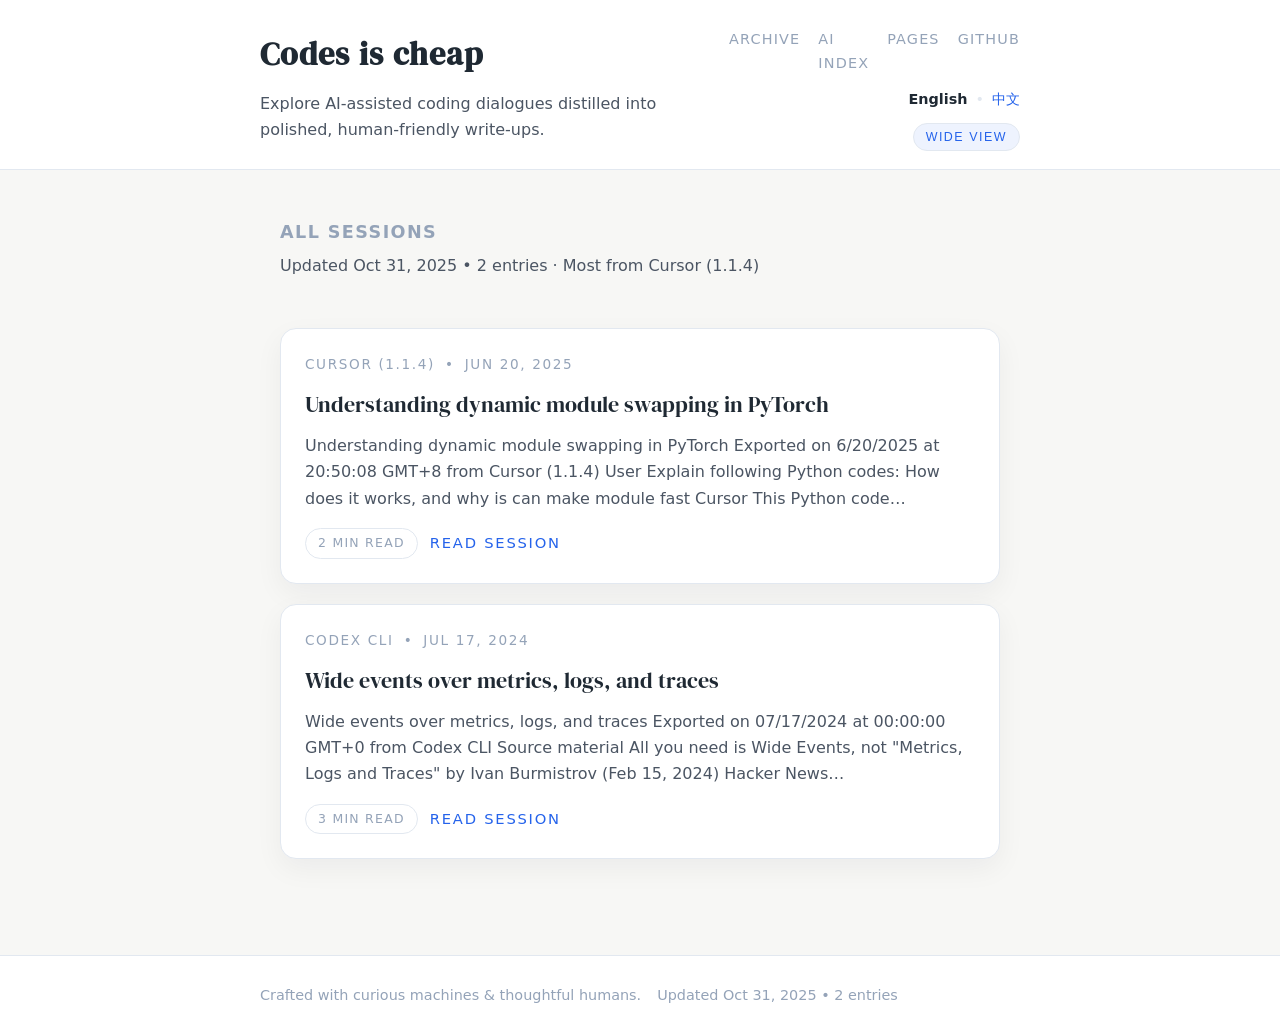
==== commit 20b4a0bf: "Deploy from shonenada/codeischeapshowmethechat@4efe9c4d43ef17e1f6e73d41f94543620df3a389" ====
--- a/index.html
+++ b/index.html
@@ -8,7 +8,7 @@
 <link rel="stylesheet" href="./assets/styles.css" />
 <link rel="preconnect" href="https://fonts.googleapis.com" />
 <link rel="preconnect" href="https://fonts.gstatic.com" crossorigin />
-<link rel="stylesheet" href="https://fonts.googleapis.com/css2?family=Inter:wght@400;500;600;700&family=JetBrains+Mono:wght@400;600&family=Playfair+Display:wght@600&display=swap" />
+<link rel="stylesheet" href="https://fonts.googleapis.com/css2?family=General+Sans:wght@400;500;600;700&family=DM+Serif+Display&family=JetBrains+Mono:wght@400;600&display=swap" />
 <script defer src="./assets/main.js"></script>
 <script async src="https://www.googletagmanager.com/gtag/js?id=G-T26MRBE407"></script>
 <script>
@@ -19,6 +19,14 @@
 </script>
 <script type="application/ld+json">
 {"@context": "https://schema.org", "@type": "CollectionPage", "name": "Codes is cheap, show me the chat", "description": "Explore AI-assisted coding dialogues distilled into polished, human-friendly write-ups.", "inLanguage": "en", "about": ["Understanding dynamic module swapping in PyTorch", "Wide events over metrics, logs, and traces"], "hasPart": [{"@type": "Article", "headline": "Understanding dynamic module swapping in PyTorch", "url": "posts/understanding-dynamic-module-swapping-in-pytorch.html", "datePublished": "2025-06-20T12:50:08+00:00"}, {"@type": "Article", "headline": "Wide events over metrics, logs, and traces", "url": "posts/wide-events-over-metrics-logs-and-traces.html", "datePublished": "2024-07-17T00:00:00+00:00"}]}
+</script>
+<script>
+  if (typeof localStorage !== 'undefined') {
+    const wide = localStorage.getItem('wide-mode');
+    if (wide === 'true') {
+      document.documentElement.classList.add('wide-mode');
+    }
+  }
 </script>
 </head>
 <body data-read-label="min read">
@@ -39,6 +47,7 @@
         <div class="lang-switch" role="navigation" aria-label="Switch language">
           <span class="lang-option lang-current">English</span><span class="lang-divider">•</span><a class="lang-option" href="zh/index.html">中文</a>
         </div>
+        <button class="toggle-wide" type="button" data-wide-toggle>Wide view</button>
       </div>
     </div>
   </header>
--- a/assets/styles.css
+++ b/assets/styles.css
@@ -8,8 +8,8 @@
   --accent: #2563eb;
   --border: #e2e8f0;
   --shadow: 0 10px 28px rgba(15, 23, 42, 0.05);
-  --font-sans: "Inter", "Segoe UI", system-ui, -apple-system, sans-serif;
-  --font-serif: "Playfair Display", "Georgia", serif;
+  --font-sans: "General Sans", "Inter", "Segoe UI", system-ui, -apple-system, sans-serif;
+  --font-serif: "DM Serif Display", "Georgia", serif;
   --font-mono: "JetBrains Mono", ui-monospace, SFMono-Regular, Menlo, monospace;
   --max-width: 760px;
 }
@@ -32,6 +32,11 @@
   -webkit-font-smoothing: antialiased;
 }
 
+.wide-mode body .container,
+.wide-mode body .post-layout {
+  width: min(100%, 1040px);
+}
+
 a {
   color: var(--accent);
   text-decoration: none;
@@ -87,6 +92,22 @@
   flex-direction: column;
   align-items: flex-end;
   gap: 12px;
+}
+
+.toggle-wide {
+  border: 1px solid var(--border);
+  background: rgba(37, 99, 235, 0.08);
+  color: var(--accent);
+  border-radius: 999px;
+  padding: 6px 12px;
+  font-size: 0.78rem;
+  letter-spacing: 0.12em;
+  text-transform: uppercase;
+  cursor: pointer;
+}
+
+.toggle-wide:hover {
+  background: rgba(37, 99, 235, 0.12);
 }
 
 .site-nav {
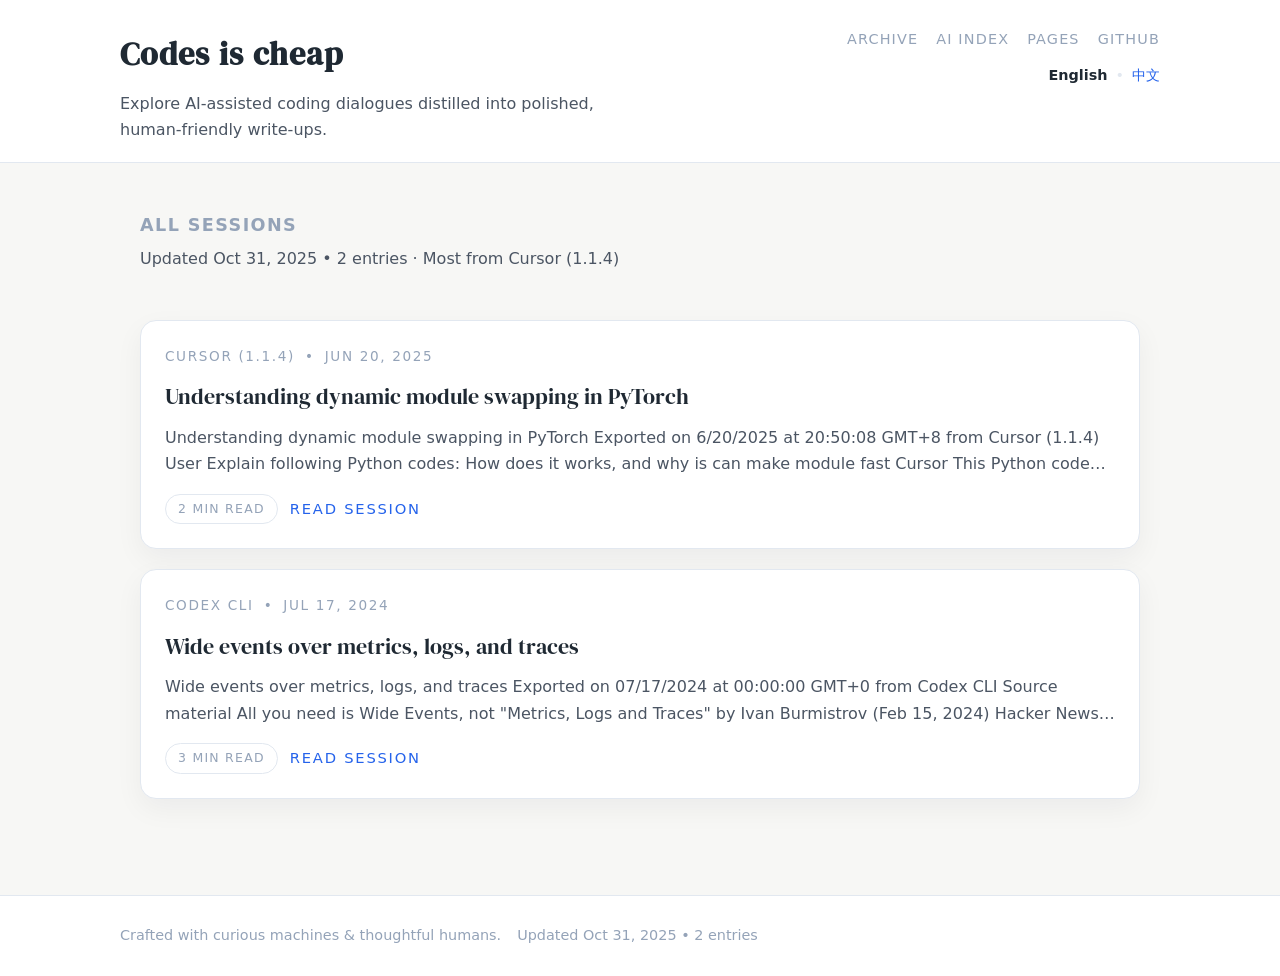
==== commit f0f332d2: "Deploy from shonenada/codeischeapshowmethechat@f12d76274e53f55ab18a3952361af1289b90ea6d" ====
--- a/index.html
+++ b/index.html
@@ -20,14 +20,6 @@
 <script type="application/ld+json">
 {"@context": "https://schema.org", "@type": "CollectionPage", "name": "Codes is cheap, show me the chat", "description": "Explore AI-assisted coding dialogues distilled into polished, human-friendly write-ups.", "inLanguage": "en", "about": ["Understanding dynamic module swapping in PyTorch", "Wide events over metrics, logs, and traces"], "hasPart": [{"@type": "Article", "headline": "Understanding dynamic module swapping in PyTorch", "url": "posts/understanding-dynamic-module-swapping-in-pytorch.html", "datePublished": "2025-06-20T12:50:08+00:00"}, {"@type": "Article", "headline": "Wide events over metrics, logs, and traces", "url": "posts/wide-events-over-metrics-logs-and-traces.html", "datePublished": "2024-07-17T00:00:00+00:00"}]}
 </script>
-<script>
-  if (typeof localStorage !== 'undefined') {
-    const wide = localStorage.getItem('wide-mode');
-    if (wide === 'true') {
-      document.documentElement.classList.add('wide-mode');
-    }
-  }
-</script>
 </head>
 <body data-read-label="min read">
 <div class="page-shell">
@@ -47,7 +39,6 @@
         <div class="lang-switch" role="navigation" aria-label="Switch language">
           <span class="lang-option lang-current">English</span><span class="lang-divider">•</span><a class="lang-option" href="zh/index.html">中文</a>
         </div>
-        <button class="toggle-wide" type="button" data-wide-toggle>Wide view</button>
       </div>
     </div>
   </header>
--- a/assets/styles.css
+++ b/assets/styles.css
@@ -11,7 +11,7 @@
   --font-sans: "General Sans", "Inter", "Segoe UI", system-ui, -apple-system, sans-serif;
   --font-serif: "DM Serif Display", "Georgia", serif;
   --font-mono: "JetBrains Mono", ui-monospace, SFMono-Regular, Menlo, monospace;
-  --max-width: 760px;
+  --max-width: 1040px;
 }
 
 * {
@@ -32,11 +32,6 @@
   -webkit-font-smoothing: antialiased;
 }
 
-.wide-mode body .container,
-.wide-mode body .post-layout {
-  width: min(100%, 1040px);
-}
-
 a {
   color: var(--accent);
   text-decoration: none;
@@ -92,22 +87,6 @@
   flex-direction: column;
   align-items: flex-end;
   gap: 12px;
-}
-
-.toggle-wide {
-  border: 1px solid var(--border);
-  background: rgba(37, 99, 235, 0.08);
-  color: var(--accent);
-  border-radius: 999px;
-  padding: 6px 12px;
-  font-size: 0.78rem;
-  letter-spacing: 0.12em;
-  text-transform: uppercase;
-  cursor: pointer;
-}
-
-.toggle-wide:hover {
-  background: rgba(37, 99, 235, 0.12);
 }
 
 .site-nav {
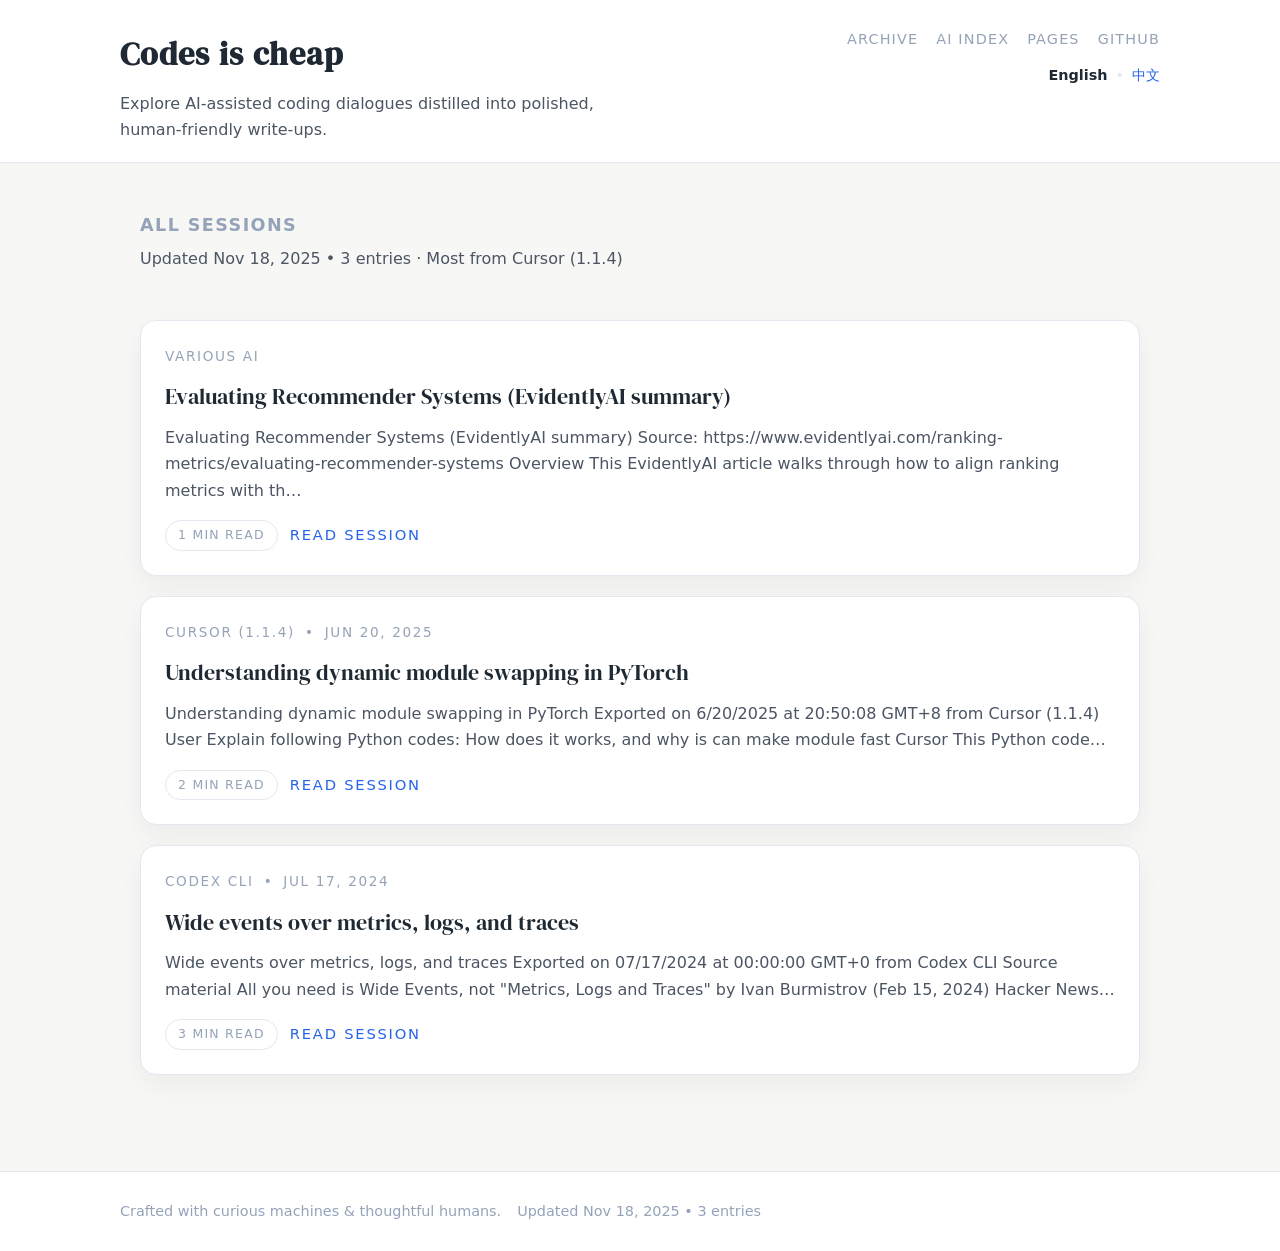
==== commit 7a6ab8e1: "Deploy from shonenada/codeischeapshowmethechat@b04ae739ac433af511c1be0de93eeaaea0022285" ====
--- a/index.html
+++ b/index.html
@@ -18,7 +18,7 @@
   gtag('config', 'G-T26MRBE407');
 </script>
 <script type="application/ld+json">
-{"@context": "https://schema.org", "@type": "CollectionPage", "name": "Codes is cheap, show me the chat", "description": "Explore AI-assisted coding dialogues distilled into polished, human-friendly write-ups.", "inLanguage": "en", "about": ["Understanding dynamic module swapping in PyTorch", "Wide events over metrics, logs, and traces"], "hasPart": [{"@type": "Article", "headline": "Understanding dynamic module swapping in PyTorch", "url": "posts/understanding-dynamic-module-swapping-in-pytorch.html", "datePublished": "2025-06-20T12:50:08+00:00"}, {"@type": "Article", "headline": "Wide events over metrics, logs, and traces", "url": "posts/wide-events-over-metrics-logs-and-traces.html", "datePublished": "2024-07-17T00:00:00+00:00"}]}
+{"@context": "https://schema.org", "@type": "CollectionPage", "name": "Codes is cheap, show me the chat", "description": "Explore AI-assisted coding dialogues distilled into polished, human-friendly write-ups.", "inLanguage": "en", "about": ["Evaluating Recommender Systems (EvidentlyAI summary)", "Understanding dynamic module swapping in PyTorch", "Wide events over metrics, logs, and traces"], "hasPart": [{"@type": "Article", "headline": "Evaluating Recommender Systems (EvidentlyAI summary)", "url": "posts/evaluating-recommender-systems-evidentlyai-summary.html", "datePublished": null}, {"@type": "Article", "headline": "Understanding dynamic module swapping in PyTorch", "url": "posts/understanding-dynamic-module-swapping-in-pytorch.html", "datePublished": "2025-06-20T12:50:08+00:00"}, {"@type": "Article", "headline": "Wide events over metrics, logs, and traces", "url": "posts/wide-events-over-metrics-logs-and-traces.html", "datePublished": "2024-07-17T00:00:00+00:00"}]}
 </script>
 </head>
 <body data-read-label="min read">
@@ -46,9 +46,18 @@
     <div class="container">
       <div class="list-intro">
         <h2>All sessions</h2>
-        <p>Updated Oct 31, 2025 • 2 entries · Most from Cursor (1.1.4)</p>
+        <p>Updated Nov 18, 2025 • 3 entries · Most from Cursor (1.1.4)</p>
       </div>
       <ul class="article-list" id="recent">
+<li class="article-item">
+  <div class="article-meta"><span>Various AI</span></div>
+  <a class="article-title" href="posts/evaluating-recommender-systems-evidentlyai-summary.html">Evaluating Recommender Systems (EvidentlyAI summary)</a>
+  <p class="article-excerpt">Evaluating Recommender Systems (EvidentlyAI summary) Source: https://www.evidentlyai.com/ranking-metrics/evaluating-recommender-systems Overview This EvidentlyAI article walks through how to align ranking metrics with th…</p>
+  <div class="article-footer">
+    <span class="chip" data-word-count="258">258 words</span>
+    <a class="read-link" href="posts/evaluating-recommender-systems-evidentlyai-summary.html">Read session</a>
+  </div>
+</li>
 <li class="article-item">
   <div class="article-meta"><span>Cursor (1.1.4)</span> • <span>Jun 20, 2025</span></div>
   <a class="article-title" href="posts/understanding-dynamic-module-swapping-in-pytorch.html">Understanding dynamic module swapping in PyTorch</a>
@@ -73,7 +82,7 @@
   <footer class="site-footer">
     <div class="container inner">
       <span>Crafted with curious machines & thoughtful humans.</span>
-      <span>Updated Oct 31, 2025 • 2 entries</span>
+      <span>Updated Nov 18, 2025 • 3 entries</span>
     </div>
   </footer>
 </div>
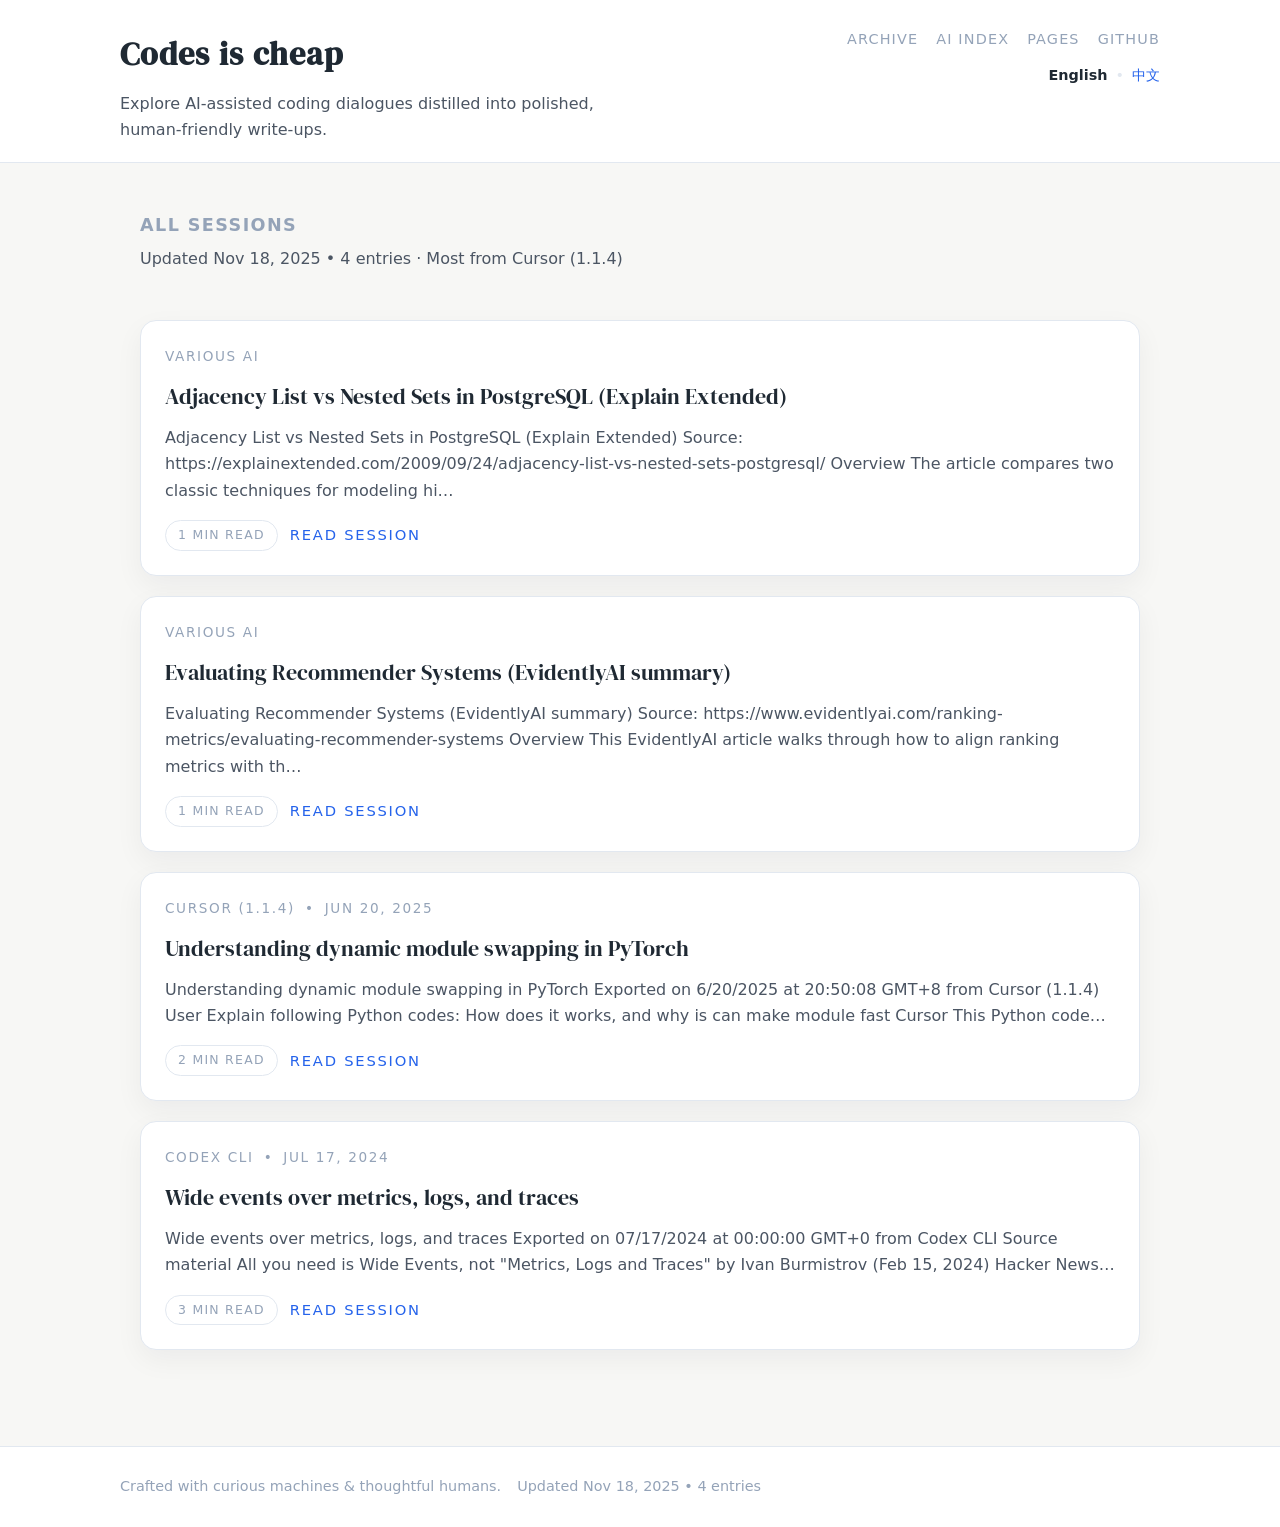
==== commit 5ce4c0b5: "Deploy from shonenada/codeischeapshowmethechat@4d4bbd99c072c0e4a2dd58f2ee1993e57b4e7592" ====
--- a/index.html
+++ b/index.html
@@ -18,7 +18,7 @@
   gtag('config', 'G-T26MRBE407');
 </script>
 <script type="application/ld+json">
-{"@context": "https://schema.org", "@type": "CollectionPage", "name": "Codes is cheap, show me the chat", "description": "Explore AI-assisted coding dialogues distilled into polished, human-friendly write-ups.", "inLanguage": "en", "about": ["Evaluating Recommender Systems (EvidentlyAI summary)", "Understanding dynamic module swapping in PyTorch", "Wide events over metrics, logs, and traces"], "hasPart": [{"@type": "Article", "headline": "Evaluating Recommender Systems (EvidentlyAI summary)", "url": "posts/evaluating-recommender-systems-evidentlyai-summary.html", "datePublished": null}, {"@type": "Article", "headline": "Understanding dynamic module swapping in PyTorch", "url": "posts/understanding-dynamic-module-swapping-in-pytorch.html", "datePublished": "2025-06-20T12:50:08+00:00"}, {"@type": "Article", "headline": "Wide events over metrics, logs, and traces", "url": "posts/wide-events-over-metrics-logs-and-traces.html", "datePublished": "2024-07-17T00:00:00+00:00"}]}
+{"@context": "https://schema.org", "@type": "CollectionPage", "name": "Codes is cheap, show me the chat", "description": "Explore AI-assisted coding dialogues distilled into polished, human-friendly write-ups.", "inLanguage": "en", "about": ["Adjacency List vs Nested Sets in PostgreSQL (Explain Extended)", "Evaluating Recommender Systems (EvidentlyAI summary)", "Understanding dynamic module swapping in PyTorch", "Wide events over metrics, logs, and traces"], "hasPart": [{"@type": "Article", "headline": "Adjacency List vs Nested Sets in PostgreSQL (Explain Extended)", "url": "posts/adjacency-list-vs-nested-sets-in-postgresql-explain-extended.html", "datePublished": null}, {"@type": "Article", "headline": "Evaluating Recommender Systems (EvidentlyAI summary)", "url": "posts/evaluating-recommender-systems-evidentlyai-summary.html", "datePublished": null}, {"@type": "Article", "headline": "Understanding dynamic module swapping in PyTorch", "url": "posts/understanding-dynamic-module-swapping-in-pytorch.html", "datePublished": "2025-06-20T12:50:08+00:00"}, {"@type": "Article", "headline": "Wide events over metrics, logs, and traces", "url": "posts/wide-events-over-metrics-logs-and-traces.html", "datePublished": "2024-07-17T00:00:00+00:00"}]}
 </script>
 </head>
 <body data-read-label="min read">
@@ -46,9 +46,18 @@
     <div class="container">
       <div class="list-intro">
         <h2>All sessions</h2>
-        <p>Updated Nov 18, 2025 • 3 entries · Most from Cursor (1.1.4)</p>
+        <p>Updated Nov 18, 2025 • 4 entries · Most from Cursor (1.1.4)</p>
       </div>
       <ul class="article-list" id="recent">
+<li class="article-item">
+  <div class="article-meta"><span>Various AI</span></div>
+  <a class="article-title" href="posts/adjacency-list-vs-nested-sets-in-postgresql-explain-extended.html">Adjacency List vs Nested Sets in PostgreSQL (Explain Extended)</a>
+  <p class="article-excerpt">Adjacency List vs Nested Sets in PostgreSQL (Explain Extended) Source: https://explainextended.com/2009/09/24/adjacency-list-vs-nested-sets-postgresql/ Overview The article compares two classic techniques for modeling hi…</p>
+  <div class="article-footer">
+    <span class="chip" data-word-count="255">255 words</span>
+    <a class="read-link" href="posts/adjacency-list-vs-nested-sets-in-postgresql-explain-extended.html">Read session</a>
+  </div>
+</li>
 <li class="article-item">
   <div class="article-meta"><span>Various AI</span></div>
   <a class="article-title" href="posts/evaluating-recommender-systems-evidentlyai-summary.html">Evaluating Recommender Systems (EvidentlyAI summary)</a>
@@ -82,7 +91,7 @@
   <footer class="site-footer">
     <div class="container inner">
       <span>Crafted with curious machines & thoughtful humans.</span>
-      <span>Updated Nov 18, 2025 • 3 entries</span>
+      <span>Updated Nov 18, 2025 • 4 entries</span>
     </div>
   </footer>
 </div>
